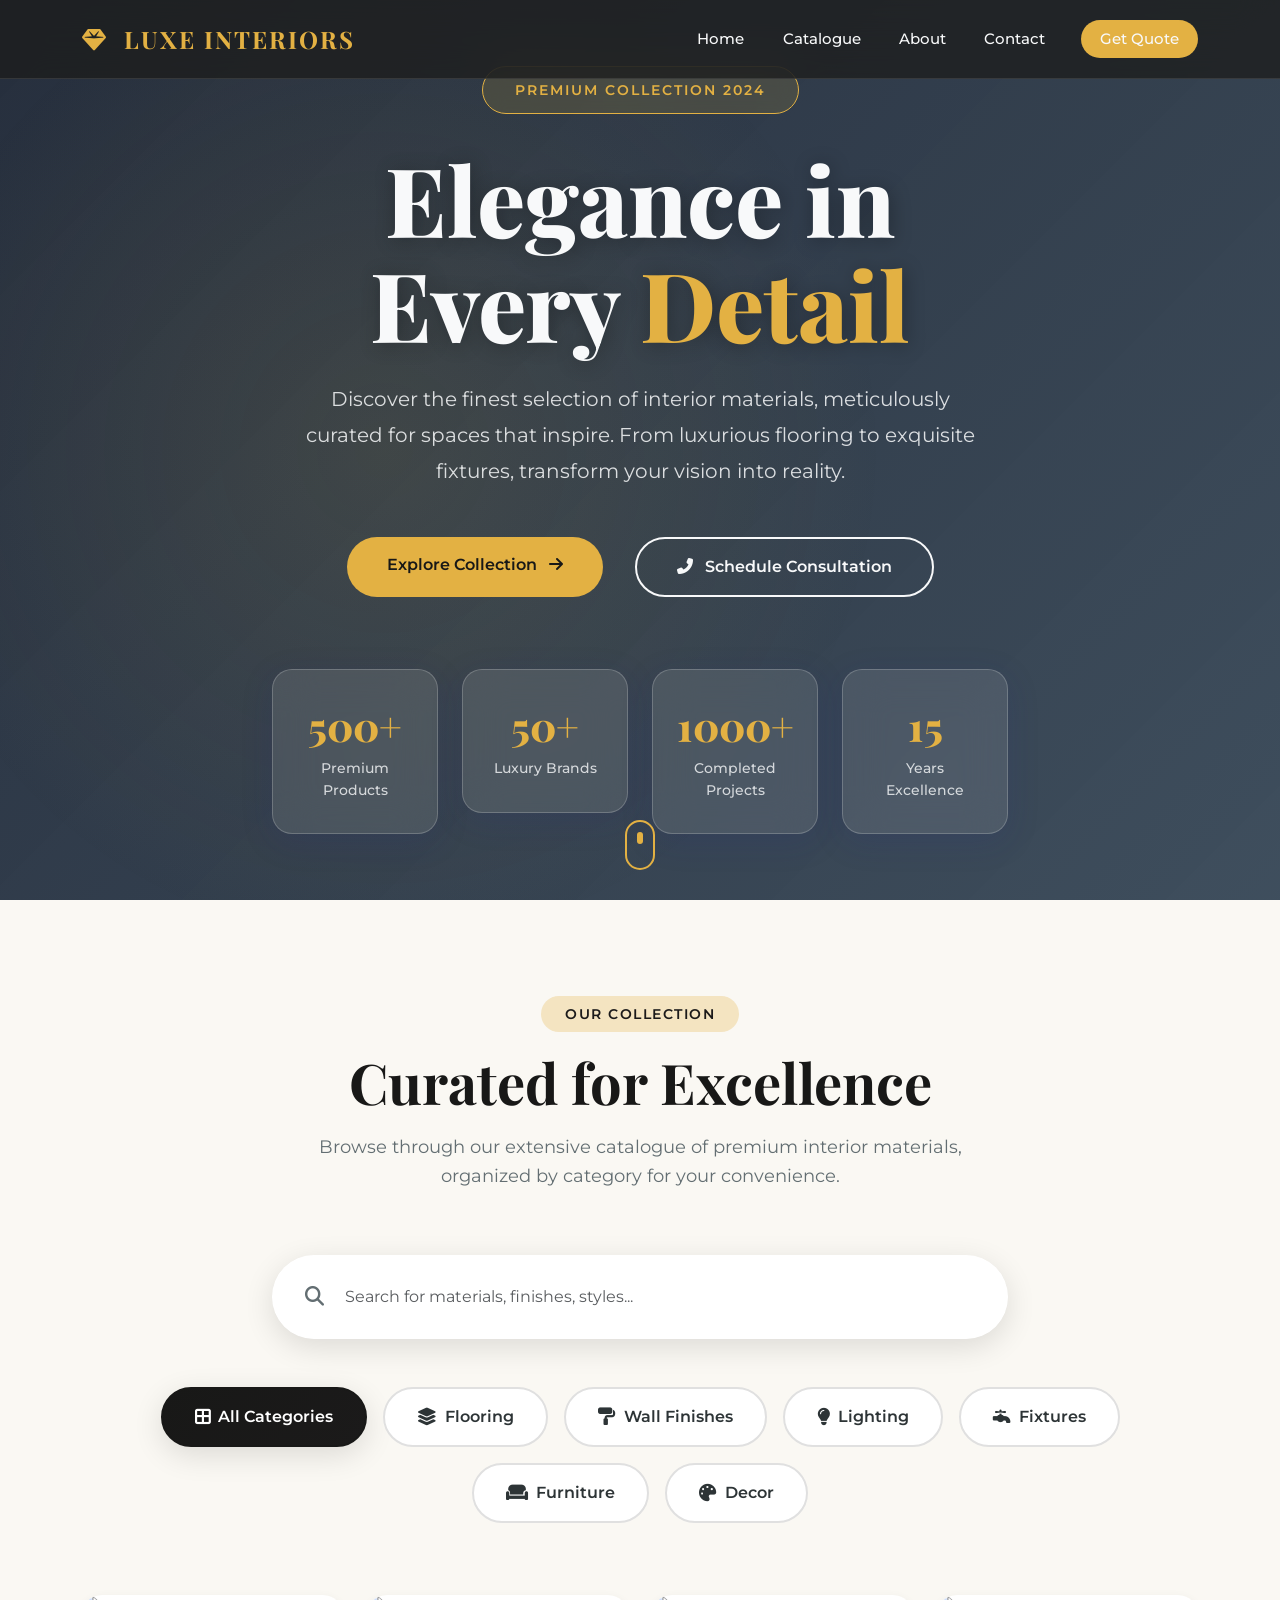
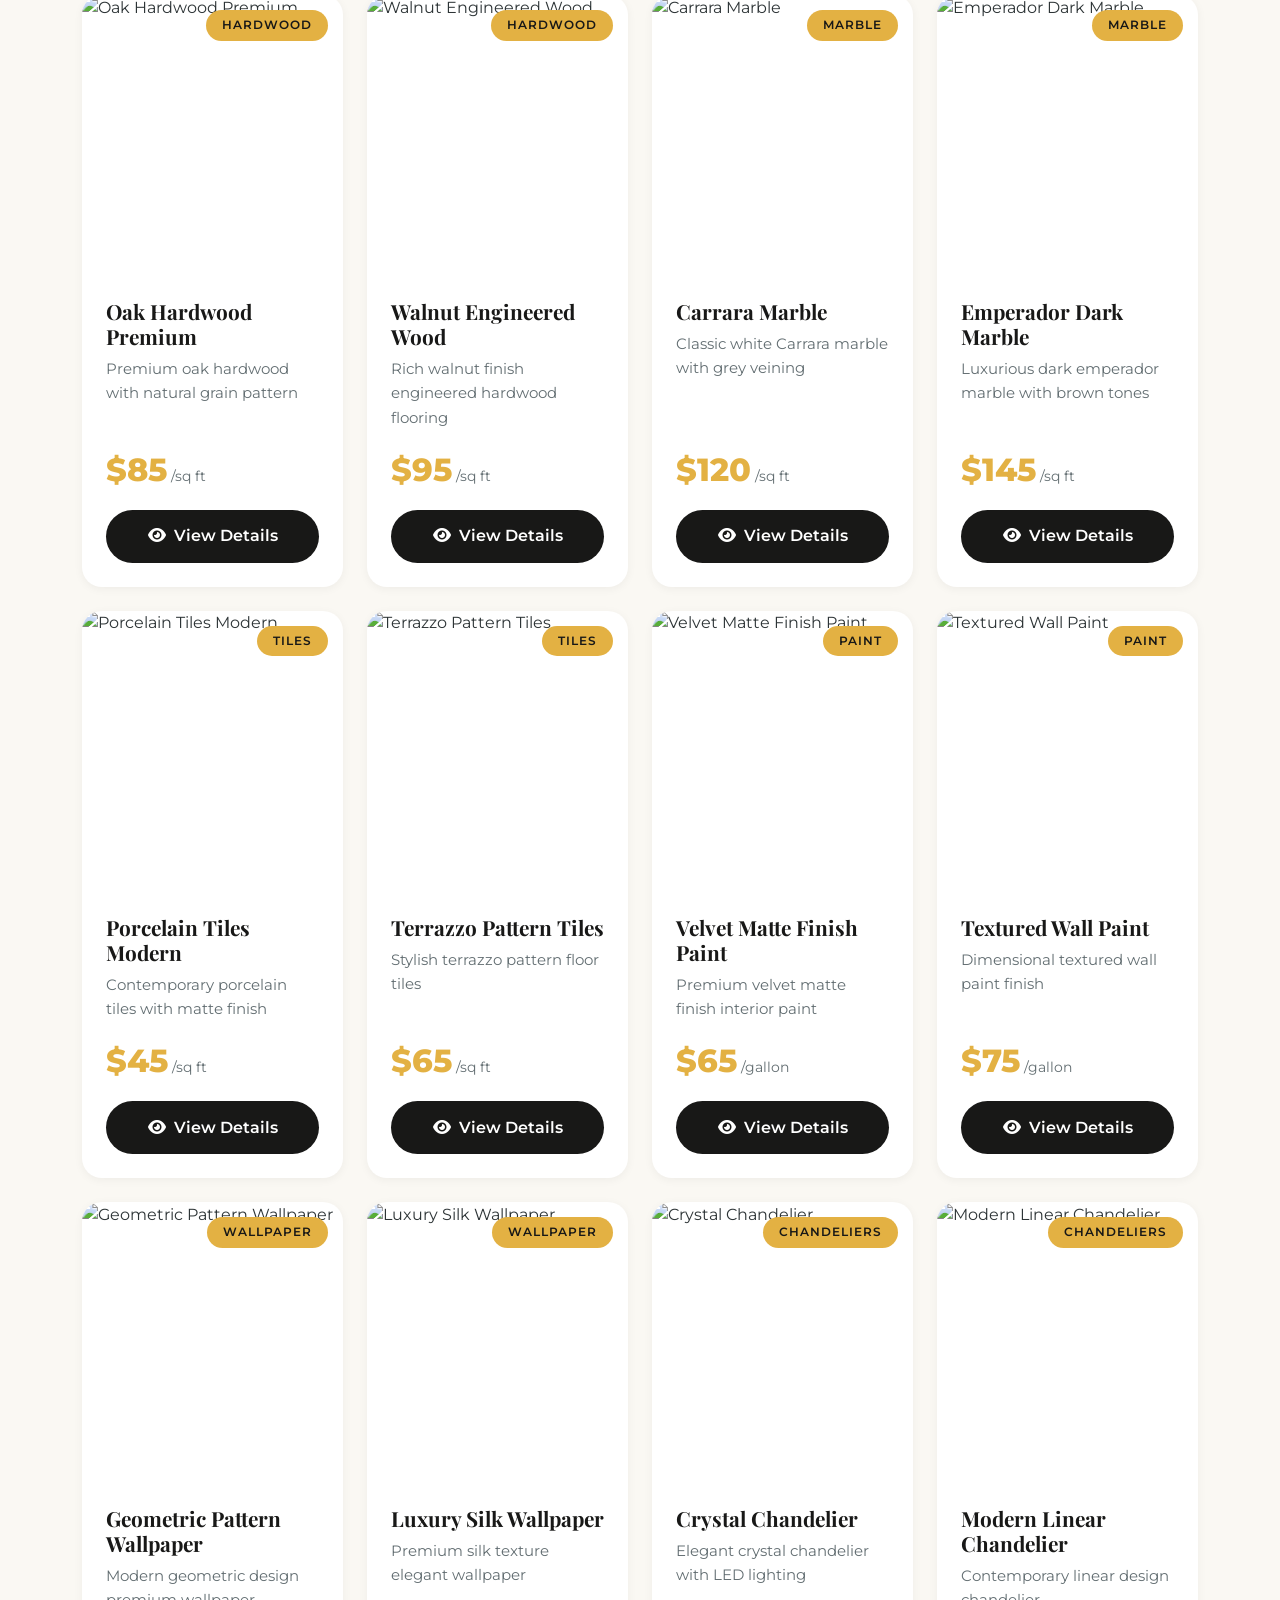
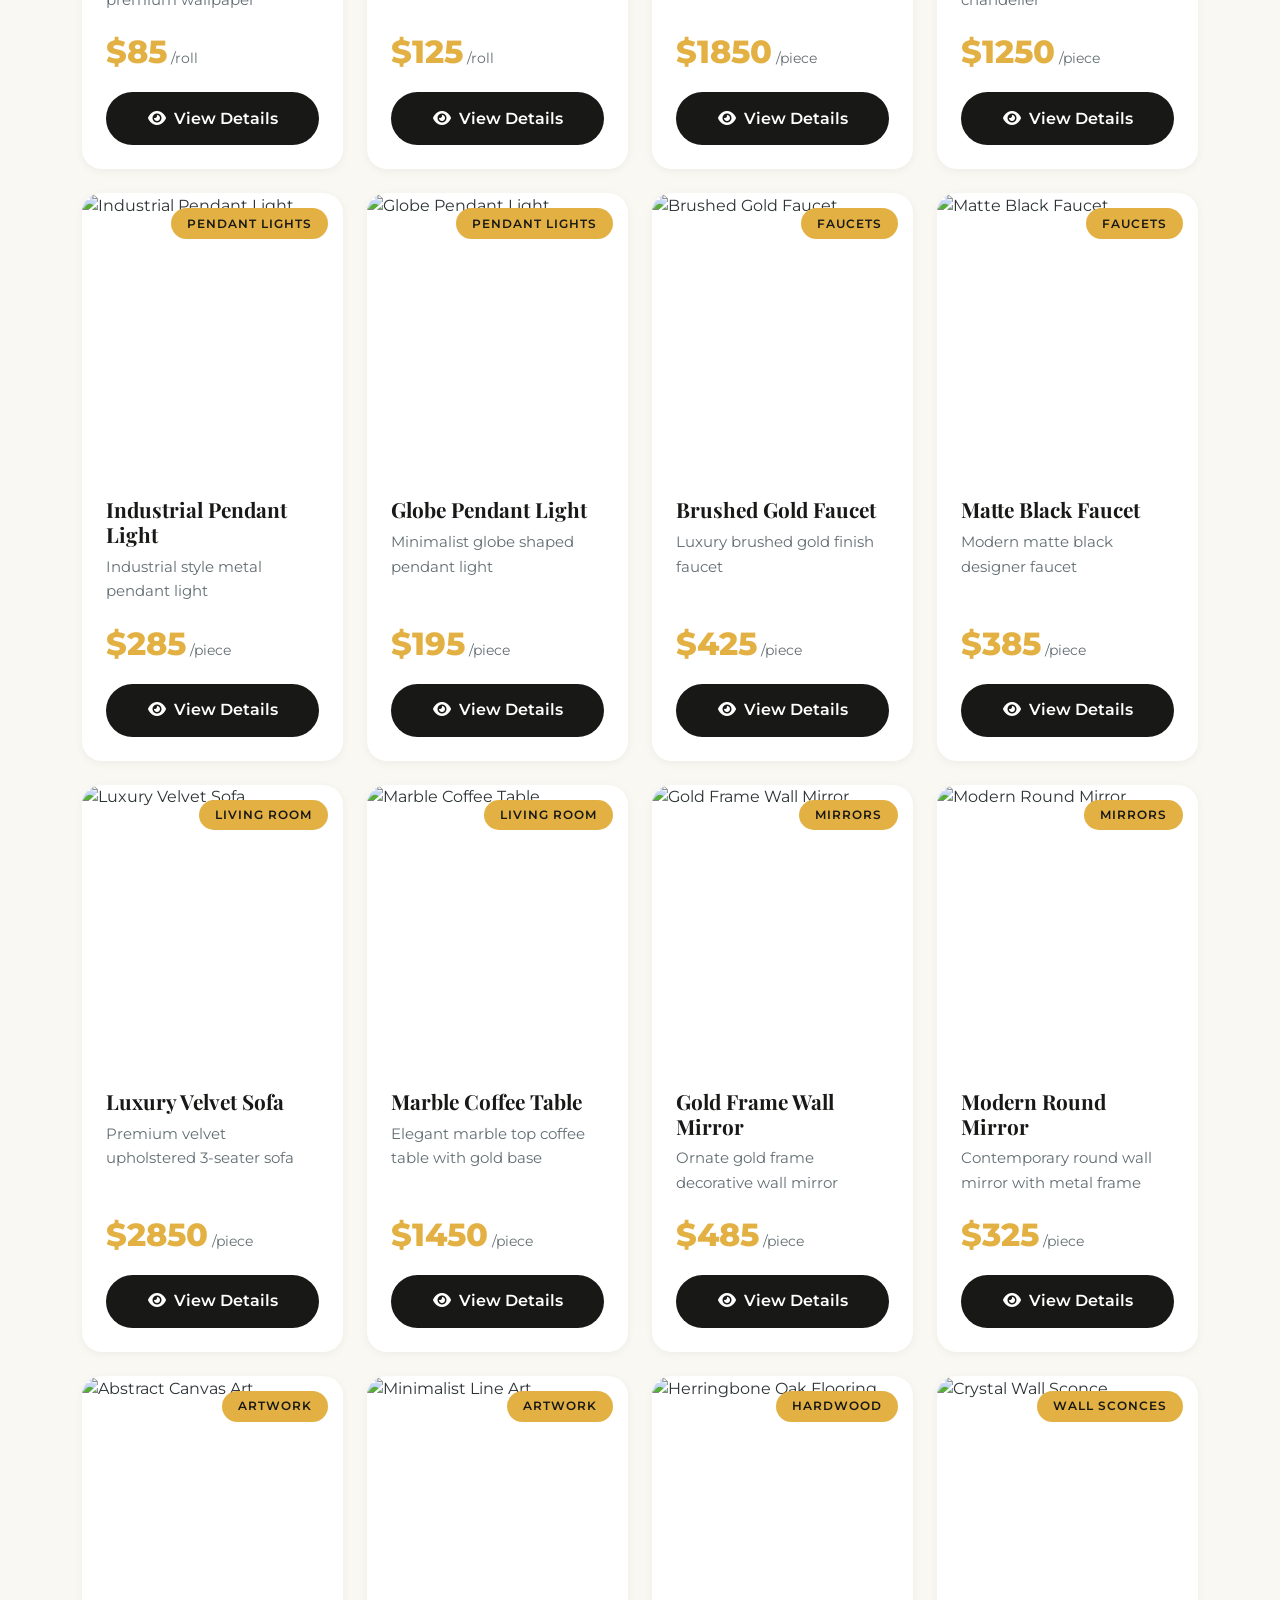
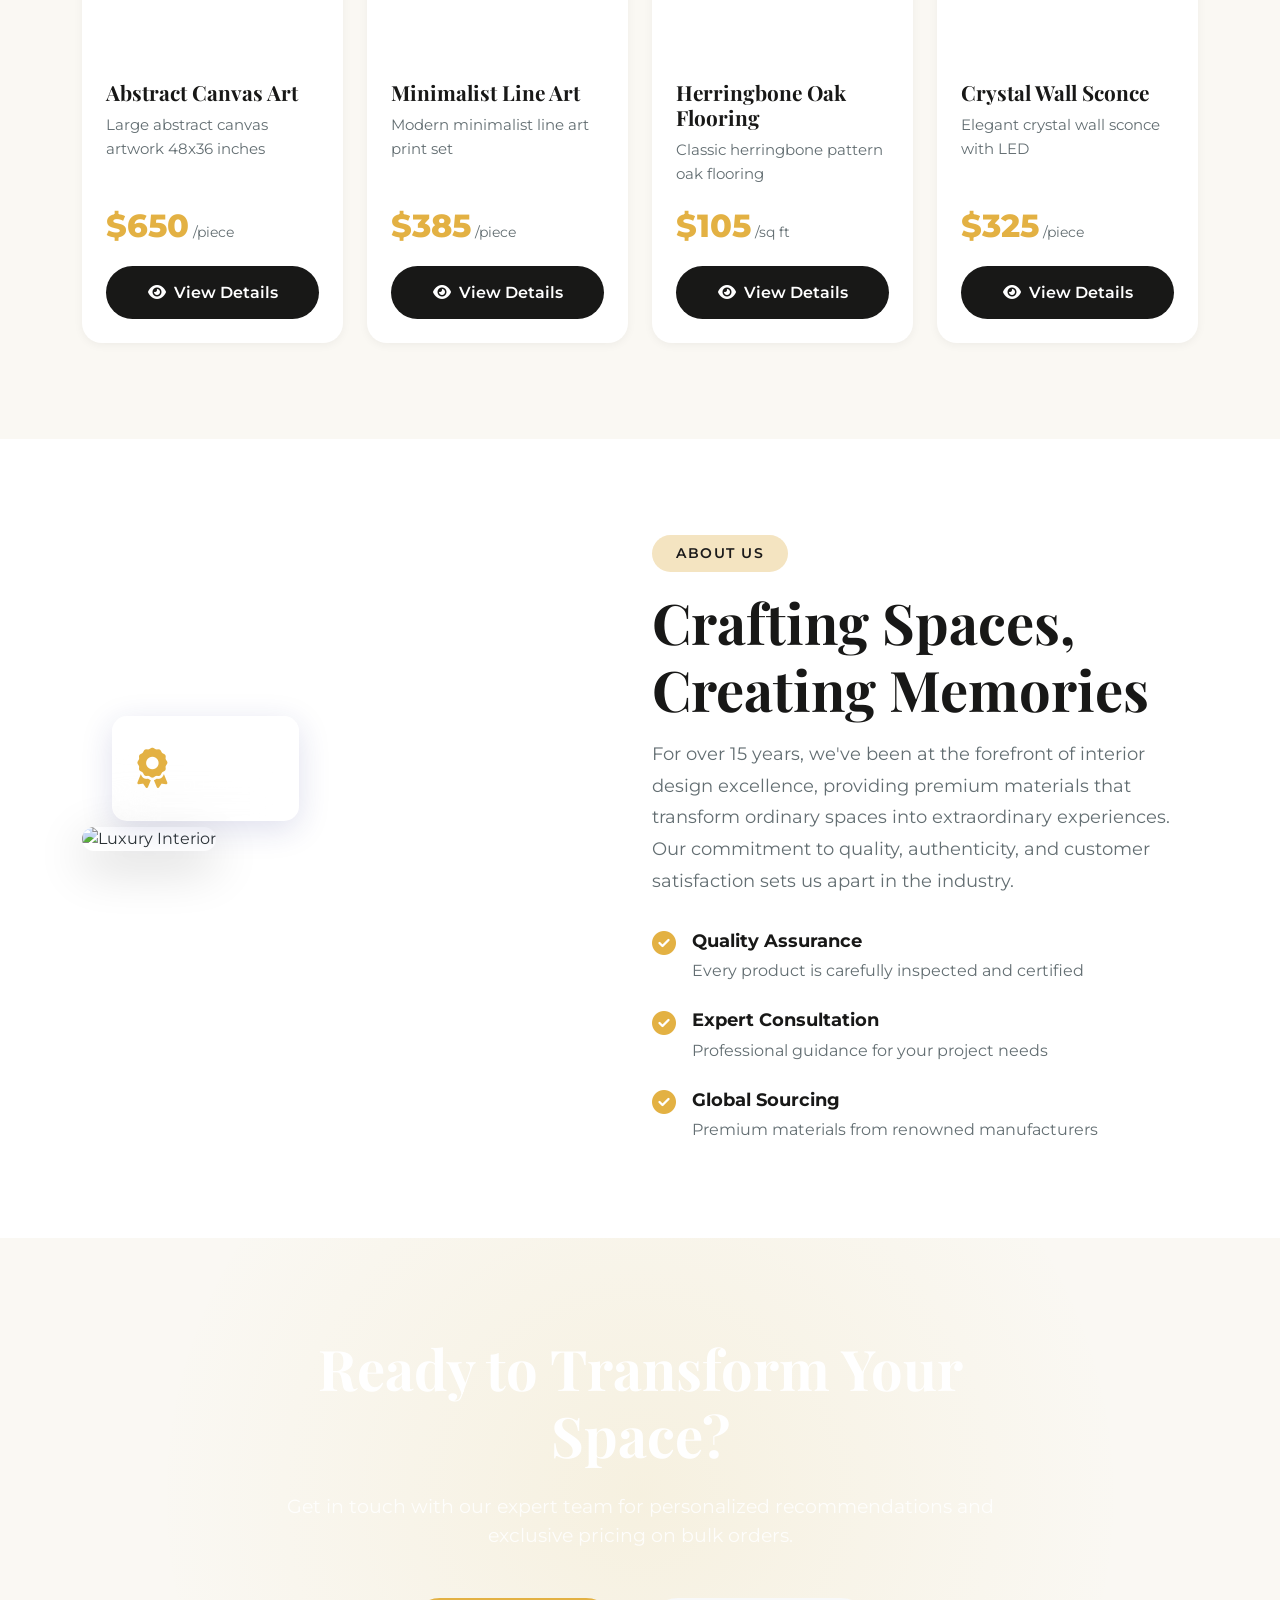
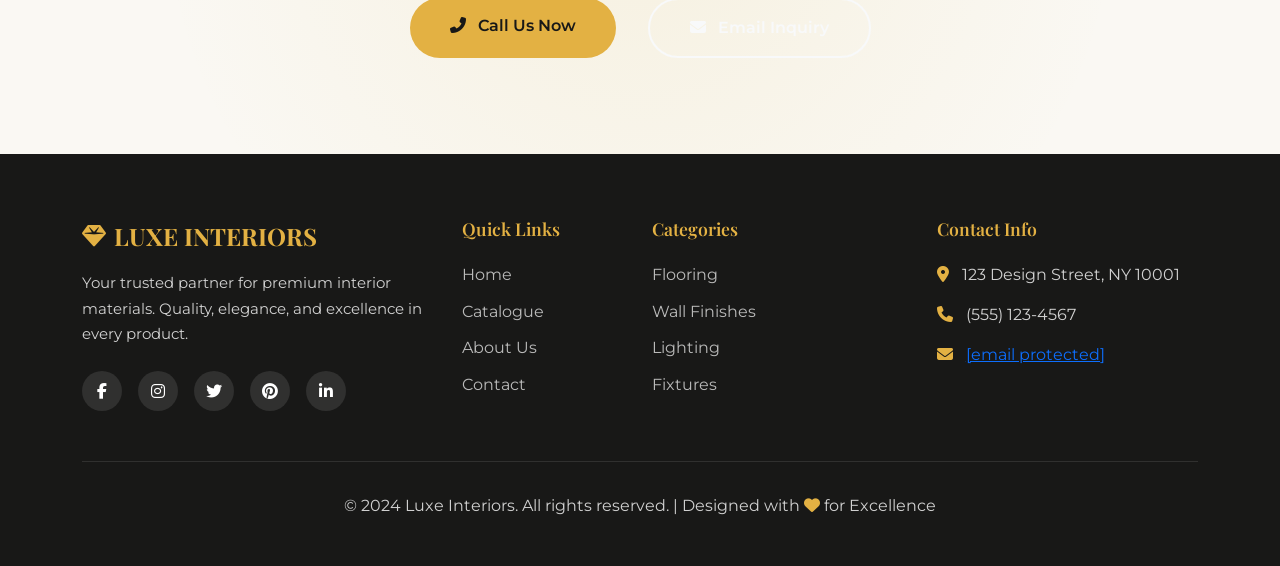
==== index.html @ a7795e35 "first commit" ====
<!DOCTYPE html>
<html lang="en">
<head>
    <meta charset="UTF-8">
    <meta name="viewport" content="width=device-width, initial-scale=1.0">
    <title>Luxe Interiors - Premium Materials Catalogue</title>
    
    <!-- Bootstrap CSS -->
    <link href="https://cdn.jsdelivr.net/npm/bootstrap@5.3.2/dist/css/bootstrap.min.css" rel="stylesheet">
    
    <!-- Google Fonts -->
    <link rel="preconnect" href="https://fonts.googleapis.com">
    <link rel="preconnect" href="https://fonts.gstatic.com" crossorigin>
    <link href="https://fonts.googleapis.com/css2?family=Playfair+Display:wght@400;600;700;800&family=Montserrat:wght@300;400;500;600;700&display=swap" rel="stylesheet">
    
    <!-- Font Awesome -->
    <link rel="stylesheet" href="https://cdnjs.cloudflare.com/ajax/libs/font-awesome/6.5.1/css/all.min.css">
    
    <!-- Custom CSS -->
    <link rel="stylesheet" href="styles.css">
</head>
<body>
    
    <!-- Navigation -->
    <nav class="navbar navbar-expand-lg navbar-dark fixed-top glass-nav">
        <div class="container">
            <a class="navbar-brand brand-elegant" href="#">
                <i class="fas fa-gem me-2"></i>
                <span>LUXE INTERIORS</span>
            </a>
            <button class="navbar-toggler" type="button" data-bs-toggle="collapse" data-bs-target="#navbarNav">
                <span class="navbar-toggler-icon"></span>
            </button>
            <div class="collapse navbar-collapse" id="navbarNav">
                <ul class="navbar-nav ms-auto">
                    <li class="nav-item"><a class="nav-link" href="#home">Home</a></li>
                    <li class="nav-item"><a class="nav-link" href="#catalogue">Catalogue</a></li>
                    <li class="nav-item"><a class="nav-link" href="#about">About</a></li>
                    <li class="nav-item"><a class="nav-link" href="#contact">Contact</a></li>
                    <li class="nav-item"><a class="nav-link btn-quote" href="#contact">Get Quote</a></li>
                </ul>
            </div>
        </div>
    </nav>

    <!-- Hero Section with Parallax -->
    <section id="home" class="hero-section">
        <div class="parallax-bg"></div>
        <div class="hero-overlay"></div>
        <div class="container hero-content">
            <div class="row align-items-center min-vh-100">
                <div class="col-lg-8 mx-auto text-center">
                    <span class="hero-badge" data-aos="fade-down">Premium Collection 2024</span>
                    <h1 class="hero-title" data-aos="fade-up" data-aos-delay="200">
                        Elegance in Every
                        <span class="title-highlight">Detail</span>
                    </h1>
                    <p class="hero-subtitle" data-aos="fade-up" data-aos-delay="400">
                        Discover the finest selection of interior materials, meticulously curated for spaces that inspire. From luxurious flooring to exquisite fixtures, transform your vision into reality.
                    </p>
                    <div class="hero-buttons" data-aos="fade-up" data-aos-delay="600">
                        <a href="#catalogue" class="btn btn-primary-elegant me-3">
                            Explore Collection
                            <i class="fas fa-arrow-right ms-2"></i>
                        </a>
                        <a href="#contact" class="btn btn-outline-elegant">
                            <i class="fas fa-phone-alt me-2"></i>
                            Schedule Consultation
                        </a>
                    </div>
                    
                    <!-- Floating Stats -->
                    <div class="row mt-5 pt-4 stats-row" data-aos="fade-up" data-aos-delay="800">
                        <div class="col-6 col-md-3">
                            <div class="stat-card glass-effect">
                                <h3 class="stat-number">500+</h3>
                                <p class="stat-label">Premium Products</p>
                            </div>
                        </div>
                        <div class="col-6 col-md-3">
                            <div class="stat-card glass-effect">
                                <h3 class="stat-number">50+</h3>
                                <p class="stat-label">Luxury Brands</p>
                            </div>
                        </div>
                        <div class="col-6 col-md-3">
                            <div class="stat-card glass-effect">
                                <h3 class="stat-number">1000+</h3>
                                <p class="stat-label">Completed Projects</p>
                            </div>
                        </div>
                        <div class="col-6 col-md-3">
                            <div class="stat-card glass-effect">
                                <h3 class="stat-number">15</h3>
                                <p class="stat-label">Years Excellence</p>
                            </div>
                        </div>
                    </div>
                </div>
            </div>
        </div>
        
        <!-- Scroll Indicator -->
        <div class="scroll-indicator">
            <div class="mouse"></div>
        </div>
    </section>

    <!-- Catalogue Section -->
    <section id="catalogue" class="catalogue-section">
        <div class="container">
            <!-- Section Header -->
            <div class="row mb-5">
                <div class="col-lg-8 mx-auto text-center">
                    <span class="section-badge">Our Collection</span>
                    <h2 class="section-title">Curated for Excellence</h2>
                    <p class="section-subtitle">Browse through our extensive catalogue of premium interior materials, organized by category for your convenience.</p>
                </div>
            </div>

            <!-- Search Bar -->
            <div class="row mb-5">
                <div class="col-lg-8 mx-auto">
                    <div class="search-box glass-effect">
                        <i class="fas fa-search search-icon"></i>
                        <input type="text" id="searchInput" class="form-control search-input" placeholder="Search for materials, finishes, styles...">
                    </div>
                </div>
            </div>

            <!-- Category Filter -->
            <div class="row mb-5">
                <div class="col-12">
                    <div class="category-filter">
                        <button class="category-btn active" data-category="all">
                            <i class="fas fa-border-all"></i>
                            <span>All Categories</span>
                        </button>
                        <button class="category-btn" data-category="flooring">
                            <i class="fas fa-layer-group"></i>
                            <span>Flooring</span>
                        </button>
                        <button class="category-btn" data-category="wall-finishes">
                            <i class="fas fa-paint-roller"></i>
                            <span>Wall Finishes</span>
                        </button>
                        <button class="category-btn" data-category="lighting">
                            <i class="fas fa-lightbulb"></i>
                            <span>Lighting</span>
                        </button>
                        <button class="category-btn" data-category="fixtures">
                            <i class="fas fa-faucet"></i>
                            <span>Fixtures</span>
                        </button>
                        <button class="category-btn" data-category="furniture">
                            <i class="fas fa-couch"></i>
                            <span>Furniture</span>
                        </button>
                        <button class="category-btn" data-category="decor">
                            <i class="fas fa-palette"></i>
                            <span>Decor</span>
                        </button>
                    </div>
                </div>
            </div>

            <!-- Sub-Category Filter -->
            <div class="row mb-4">
                <div class="col-12">
                    <div id="subCategoryFilter" class="sub-category-filter" style="display: none;">
                        <!-- Sub-categories will be dynamically inserted here -->
                    </div>
                </div>
            </div>

            <!-- Materials Grid -->
            <div class="row g-4" id="materialsGrid">
                <!-- Materials will be dynamically inserted here -->
            </div>

            <!-- No Results Message -->
            <div id="noResults" class="text-center py-5" style="display: none;">
                <i class="fas fa-search fa-3x mb-3 text-muted"></i>
                <h4>No materials found</h4>
                <p class="text-muted">Try adjusting your search or filters</p>
            </div>
        </div>
    </section>

    <!-- About Section -->
    <section id="about" class="about-section">
        <div class="container">
            <div class="row align-items-center">
                <div class="col-lg-6 mb-4 mb-lg-0">
                    <div class="about-image-wrapper">
                        <img src="https://images.unsplash.com/photo-1618221195710-dd6b41faaea6?w=800" alt="Luxury Interior" class="img-fluid rounded-elegant">
                        <div class="about-badge glass-effect">
                            <i class="fas fa-award"></i>
                            <div>
                                <strong>15 Years</strong>
                                <span>of Excellence</span>
                            </div>
                        </div>
                    </div>
                </div>
                <div class="col-lg-6">
                    <span class="section-badge">About Us</span>
                    <h2 class="section-title">Crafting Spaces, Creating Memories</h2>
                    <p class="about-text">
                        For over 15 years, we've been at the forefront of interior design excellence, providing premium materials that transform ordinary spaces into extraordinary experiences. Our commitment to quality, authenticity, and customer satisfaction sets us apart in the industry.
                    </p>
                    <div class="about-features">
                        <div class="feature-item">
                            <i class="fas fa-check-circle"></i>
                            <div>
                                <strong>Quality Assurance</strong>
                                <p>Every product is carefully inspected and certified</p>
                            </div>
                        </div>
                        <div class="feature-item">
                            <i class="fas fa-check-circle"></i>
                            <div>
                                <strong>Expert Consultation</strong>
                                <p>Professional guidance for your project needs</p>
                            </div>
                        </div>
                        <div class="feature-item">
                            <i class="fas fa-check-circle"></i>
                            <div>
                                <strong>Global Sourcing</strong>
                                <p>Premium materials from renowned manufacturers</p>
                            </div>
                        </div>
                    </div>
                </div>
            </div>
        </div>
    </section>

    <!-- CTA Section -->
    <section id="contact" class="cta-section">
        <div class="cta-overlay"></div>
        <div class="container position-relative">
            <div class="row">
                <div class="col-lg-8 mx-auto text-center">
                    <h2 class="cta-title">Ready to Transform Your Space?</h2>
                    <p class="cta-subtitle">Get in touch with our expert team for personalized recommendations and exclusive pricing on bulk orders.</p>
                    <div class="cta-buttons">
                        <a href="tel:+15551234567" class="btn btn-primary-elegant me-3">
                            <i class="fas fa-phone-alt me-2"></i>
                            Call Us Now
                        </a>
                        <a href="/cdn-cgi/l/email-protection#f990979f96b9958c819c90978d9c8b90968b8ad79a9694" class="btn btn-outline-light-elegant">
                            <i class="fas fa-envelope me-2"></i>
                            Email Inquiry
                        </a>
                    </div>
                </div>
            </div>
        </div>
    </section>

    <!-- Footer -->
    <footer class="footer">
        <div class="container">
            <div class="row">
                <div class="col-lg-4 mb-4 mb-lg-0">
                    <div class="footer-brand">
                        <i class="fas fa-gem me-2"></i>
                        <span>LUXE INTERIORS</span>
                    </div>
                    <p class="footer-text">Your trusted partner for premium interior materials. Quality, elegance, and excellence in every product.</p>
                    <div class="social-links">
                        <a href="#"><i class="fab fa-facebook-f"></i></a>
                        <a href="#"><i class="fab fa-instagram"></i></a>
                        <a href="#"><i class="fab fa-twitter"></i></a>
                        <a href="#"><i class="fab fa-pinterest"></i></a>
                        <a href="#"><i class="fab fa-linkedin-in"></i></a>
                    </div>
                </div>
                <div class="col-lg-2 col-6 mb-4 mb-lg-0">
                    <h5 class="footer-title">Quick Links</h5>
                    <ul class="footer-links">
                        <li><a href="#home">Home</a></li>
                        <li><a href="#catalogue">Catalogue</a></li>
                        <li><a href="#about">About Us</a></li>
                        <li><a href="#contact">Contact</a></li>
                    </ul>
                </div>
                <div class="col-lg-3 col-6 mb-4 mb-lg-0">
                    <h5 class="footer-title">Categories</h5>
                    <ul class="footer-links">
                        <li><a href="#">Flooring</a></li>
                        <li><a href="#">Wall Finishes</a></li>
                        <li><a href="#">Lighting</a></li>
                        <li><a href="#">Fixtures</a></li>
                    </ul>
                </div>
                <div class="col-lg-3">
                    <h5 class="footer-title">Contact Info</h5>
                    <ul class="footer-contact">
                        <li><i class="fas fa-map-marker-alt"></i> 123 Design Street, NY 10001</li>
                        <li><i class="fas fa-phone"></i> (555) 123-4567</li>
                        <li><i class="fas fa-envelope"></i> <a href="/cdn-cgi/l/email-protection" class="__cf_email__" data-cfemail="b5dcdbd3daf5d9c0cdd0dcdbc1d0c7dcdac7c69bd6dad8">[email&#160;protected]</a></li>
                    </ul>
                </div>
            </div>
            <div class="footer-bottom">
                <p>&copy; 2024 Luxe Interiors. All rights reserved. | Designed with <i class="fas fa-heart"></i> for Excellence</p>
            </div>
        </div>
    </footer>

    <!-- Back to Top Button -->
    <button id="backToTop" class="back-to-top">
        <i class="fas fa-arrow-up"></i>
    </button>

    <!-- Bootstrap JS -->
    <script data-cfasync="false" src="/cdn-cgi/scripts/5c5dd728/cloudflare-static/email-decode.min.js"></script><script src="https://cdn.jsdelivr.net/npm/bootstrap@5.3.2/dist/js/bootstrap.bundle.min.js"></script>
    
    <!-- Custom JS -->
    <script src="script.js"></script>
</body>
</html>
---- styles.css ----
/* ===================================
   ROOT VARIABLES & RESET
   =================================== */
:root {
    --primary-gold: #e3b143;
    --primary-dark: #181817;
    --primary-navy: #1b1a1a;
    --accent-gold: #F4E4C1;
    --text-light: #f8f9fa;
    --text-dark: #2d3436;
    --text-muted: #636e72;
    --bg-cream: #FAF8F3;
    --shadow-sm: 0 2px 10px rgba(0,0,0,0.05);
    --shadow-md: 0 8px 30px rgba(0,0,0,0.12);
    --shadow-lg: 0 15px 50px rgba(0,0,0,0.2);
}

* {
    margin: 0;
    padding: 0;
    box-sizing: border-box;
}

html {
    scroll-behavior: smooth;
    overflow-x: hidden;
}

body {
    font-family: 'Montserrat', sans-serif;
    color: var(--text-dark);
    background-color: var(--bg-cream);
    overflow-x: hidden;
}

h1, h2, h3, h4, h5, h6 {
    font-family: 'Playfair Display', serif;
}

/* ===================================
   GLASS MORPHISM EFFECT
   =================================== */
.glass-effect {
    background: rgba(255, 255, 255, 0.1);
    backdrop-filter: blur(20px);
    -webkit-backdrop-filter: blur(20px);
    border: 1px solid rgba(255, 255, 255, 0.2);
    box-shadow: 0 8px 32px 0 rgba(31, 38, 135, 0.15);
}

/* ===================================
   NAVIGATION
   =================================== */
.glass-nav {
    background: rgba(29, 28, 27, 0.75);
    backdrop-filter: blur(20px);
    -webkit-backdrop-filter: blur(20px);
    border-bottom: 1px solid rgba(255, 255, 255, 0.1);
    padding: 1rem 0;
    transition: all 0.3s ease;
}

.glass-nav.scrolled {
    background: rgba(29, 28, 27, 0.95);
    box-shadow: var(--shadow-md);
}

.brand-elegant {
    font-family: 'Playfair Display', serif;
    font-size: 1.5rem;
    font-weight: 700;
    letter-spacing: 2px;
    color: var(--primary-gold) !important;
    transition: all 0.3s ease;
}

.brand-elegant i {
    color: var(--primary-gold);
}

.brand-elegant:hover {
    transform: scale(1.05);
}

.navbar-nav .nav-link {
    color: var(--text-light) !important;
    font-weight: 500;
    font-size: 0.95rem;
    padding: 0.5rem 1.2rem !important;
    transition: all 0.3s ease;
    position: relative;
}

.navbar-nav .nav-link::after {
    content: '';
    position: absolute;
    bottom: 0;
    left: 50%;
    width: 0;
    height: 2px;
    background: var(--primary-gold);
    transition: all 0.3s ease;
    transform: translateX(-50%);
}

.navbar-nav .nav-link:hover::after {
    width: 60%;
}

.btn-quote {
    background: var(--primary-gold);
    color: var(--primary-dark) !important;
    border-radius: 50px;
    padding: 0.6rem 1.5rem !important;
    margin-left: 1rem;
}

.btn-quote::after {
    display: none;
}

.btn-quote:hover {
    background: var(--accent-gold);
    transform: translateY(-2px);
    box-shadow: 0 5px 20px rgba(212, 175, 55, 0.3);
}

/* ===================================
   HERO SECTION WITH PARALLAX
   =================================== */
.hero-section {
    position: relative;
    min-height: 100vh;
    display: flex;
    align-items: center;
    overflow: hidden;
}

.parallax-bg {
    position: absolute;
    top: 0;
    left: 0;
    width: 100%;
    height: 120%;
    background: 
        linear-gradient(135deg, rgba(26, 35, 50, 0.95) 0%, rgba(44, 62, 80, 0.9) 100%),
        url('https://images.unsplash.com/photo-1600210492486-724fe5c67fb0?w=1920') center/cover no-repeat;
    transform: translateZ(0);
    will-change: transform;
}

.hero-overlay {
    position: absolute;
    top: 0;
    left: 0;
    width: 100%;
    height: 100%;
    background: radial-gradient(circle at 30% 50%, rgba(212, 175, 55, 0.1) 0%, transparent 50%);
}

.hero-content {
    position: relative;
    z-index: 2;
}

.hero-badge {
    display: inline-block;
    padding: 0.8rem 2rem;
    background: rgba(212, 175, 55, 0.15);
    border: 1px solid var(--primary-gold);
    color: var(--primary-gold);
    border-radius: 50px;
    font-size: 0.85rem;
    font-weight: 600;
    letter-spacing: 2px;
    text-transform: uppercase;
    margin-bottom: 2rem;
    backdrop-filter: blur(10px);
}

.hero-title {
    font-size: clamp(3rem, 8vw, 6rem);
    font-weight: 800;
    color: var(--text-light);
    line-height: 1.1;
    margin-bottom: 1.5rem;
    text-shadow: 2px 2px 20px rgba(0,0,0,0.3);
}

.title-highlight {
    color: var(--primary-gold);
    position: relative;
    display: inline-block;
}

.hero-subtitle {
    font-size: 1.25rem;
    color: rgba(248, 249, 250, 0.85);
    line-height: 1.8;
    margin-bottom: 3rem;
    max-width: 700px;
    margin-left: auto;
    margin-right: auto;
}

.hero-buttons {
    display: flex;
    gap: 1rem;
    justify-content: center;
    flex-wrap: wrap;
}

/* ===================================
   ELEGANT BUTTONS
   =================================== */
.btn-primary-elegant {
    background: var(--primary-gold);
    color: var(--primary-dark);
    padding: 1rem 2.5rem;
    border-radius: 50px;
    font-weight: 600;
    font-size: 1rem;
    border: none;
    transition: all 0.4s cubic-bezier(0.4, 0, 0.2, 1);
    position: relative;
    overflow: hidden;
    text-decoration: none;
    display: inline-block;
}

.btn-primary-elegant::before {
    content: '';
    position: absolute;
    top: 0;
    left: -100%;
    width: 100%;
    height: 100%;
    background: linear-gradient(90deg, transparent, rgba(255,255,255,0.3), transparent);
    transition: left 0.5s ease;
}

.btn-primary-elegant:hover::before {
    left: 100%;
}

.btn-primary-elegant:hover {
    transform: translateY(-3px);
    box-shadow: 0 10px 30px rgba(212, 175, 55, 0.4);
    color: var(--primary-dark);
}

.btn-outline-elegant {
    background: transparent;
    color: var(--text-light);
    padding: 1rem 2.5rem;
    border: 2px solid var(--text-light);
    border-radius: 50px;
    font-weight: 600;
    font-size: 1rem;
    transition: all 0.3s ease;
    text-decoration: none;
    display: inline-block;
}

.btn-outline-elegant:hover {
    background: var(--text-light);
    color: var(--primary-dark);
    transform: translateY(-3px);
    box-shadow: 0 10px 30px rgba(255,255,255,0.2);
}

.btn-outline-light-elegant {
    background: transparent;
    color: var(--text-light);
    padding: 1rem 2.5rem;
    border: 2px solid var(--text-light);
    border-radius: 50px;
    font-weight: 600;
    transition: all 0.3s ease;
    text-decoration: none;
    display: inline-block;
}

.btn-outline-light-elegant:hover {
    background: var(--text-light);
    color: var(--primary-dark);
}

/* ===================================
   STATS CARDS
   =================================== */
.stats-row {
    margin-top: 4rem;
}

.stat-card {
    padding: 2rem 1.5rem;
    border-radius: 20px;
    text-align: center;
    transition: all 0.3s ease;
}

.stat-card:hover {
    transform: translateY(-10px);
    box-shadow: 0 15px 40px rgba(212, 175, 55, 0.2);
}

.stat-number {
    font-size: 2.5rem;
    font-weight: 800;
    color: var(--primary-gold);
    margin-bottom: 0.5rem;
}

.stat-label {
    font-size: 0.9rem;
    color: rgba(248, 249, 250, 0.8);
    margin: 0;
    font-weight: 500;
}

/* ===================================
   SCROLL INDICATOR
   =================================== */
.scroll-indicator {
    position: absolute;
    bottom: 30px;
    left: 50%;
    transform: translateX(-50%);
    z-index: 3;
}

.mouse {
    width: 30px;
    height: 50px;
    border: 2px solid var(--primary-gold);
    border-radius: 30px;
    position: relative;
}

.mouse::before {
    content: '';
    width: 6px;
    height: 12px;
    background: var(--primary-gold);
    border-radius: 3px;
    position: absolute;
    top: 10px;
    left: 50%;
    transform: translateX(-50%);
    animation: scroll 2s infinite;
}

@keyframes scroll {
    0%, 100% { top: 10px; opacity: 1; }
    50% { top: 25px; opacity: 0.5; }
}

/* ===================================
   CATALOGUE SECTION
   =================================== */
.catalogue-section {
    padding: 6rem 0;
    background: var(--bg-cream);
}

.section-badge {
    display: inline-block;
    padding: 0.5rem 1.5rem;
    background: var(--accent-gold);
    color: var(--primary-navy);
    border-radius: 50px;
    font-size: 0.85rem;
    font-weight: 600;
    letter-spacing: 1.5px;
    text-transform: uppercase;
    margin-bottom: 1rem;
}

.section-title {
    font-size: clamp(2rem, 5vw, 3.5rem);
    font-weight: 700;
    color: var(--primary-dark);
    margin-bottom: 1rem;
}

.section-subtitle {
    font-size: 1.1rem;
    color: var(--text-muted);
    line-height: 1.7;
}

/* ===================================
   SEARCH BOX
   =================================== */
.search-box {
    position: relative;
    padding: 1rem;
    border-radius: 50px;
    background: white;
    box-shadow: var(--shadow-md);
}

.search-icon {
    position: absolute;
    left: 2rem;
    top: 50%;
    transform: translateY(-50%);
    color: var(--text-muted);
    font-size: 1.2rem;
}

.search-input {
    border: none;
    padding: 0.8rem 1rem 0.8rem 3.5rem;
    font-size: 1rem;
    background: transparent;
}

.search-input:focus {
    outline: none;
    box-shadow: none;
}

/* ===================================
   CATEGORY FILTER
   =================================== */
.category-filter {
    display: flex;
    flex-wrap: wrap;
    gap: 1rem;
    justify-content: center;
}

.category-btn {
    background: white;
    border: 2px solid #e0e0e0;
    padding: 1rem 2rem;
    border-radius: 50px;
    font-weight: 600;
    color: var(--text-dark);
    transition: all 0.3s ease;
    display: flex;
    align-items: center;
    gap: 0.5rem;
    cursor: pointer;
}

.category-btn i {
    font-size: 1.1rem;
}

.category-btn:hover {
    transform: translateY(-3px);
    box-shadow: var(--shadow-md);
    border-color: var(--primary-gold);
}

.category-btn.active {
    background: linear-gradient(135deg, var(--primary-dark) 0%, var(--primary-navy) 100%);
    color: white;
    border-color: var(--primary-dark);
    box-shadow: var(--shadow-md);
}

/* ===================================
   SUB-CATEGORY FILTER
   =================================== */
.sub-category-filter {
    display: flex;
    flex-wrap: wrap;
    gap: 0.8rem;
    justify-content: center;
    animation: fadeIn 0.5s ease;
}

.sub-category-btn {
    background: var(--accent-gold);
    border: 1px solid var(--primary-gold);
    padding: 0.6rem 1.5rem;
    border-radius: 50px;
    font-weight: 500;
    font-size: 0.9rem;
    color: var(--primary-dark);
    transition: all 0.3s ease;
    cursor: pointer;
}

.sub-category-btn:hover {
    background: var(--primary-gold);
    transform: translateY(-2px);
}

.sub-category-btn.active {
    background: var(--primary-gold);
    font-weight: 600;
}

@keyframes fadeIn {
    from { opacity: 0; transform: translateY(-10px); }
    to { opacity: 1; transform: translateY(0); }
}

/* ===================================
   MATERIAL CARDS
   =================================== */
.material-card {
    background: white;
    border-radius: 20px;
    overflow: hidden;
    box-shadow: var(--shadow-sm);
    transition: all 0.4s cubic-bezier(0.4, 0, 0.2, 1);
    height: 100%;
    display: flex;
    flex-direction: column;
}

.material-card:hover {
    transform: translateY(-10px);
    box-shadow: var(--shadow-lg);
}

.material-image {
    position: relative;
    overflow: hidden;
    height: 280px;
}

.material-image img {
    width: 100%;
    height: 100%;
    object-fit: cover;
    transition: transform 0.6s cubic-bezier(0.4, 0, 0.2, 1);
}

.material-card:hover .material-image img {
    transform: scale(1.15);
}

.material-overlay {
    position: absolute;
    top: 0;
    left: 0;
    width: 100%;
    height: 100%;
    background: linear-gradient(to top, rgba(0,0,0,0.7) 0%, transparent 50%);
    opacity: 0;
    transition: opacity 0.4s ease;
}

.material-card:hover .material-overlay {
    opacity: 1;
}

.material-category-badge {
    position: absolute;
    top: 15px;
    right: 15px;
    background: var(--primary-gold);
    color: var(--primary-dark);
    padding: 0.4rem 1rem;
    border-radius: 50px;
    font-size: 0.75rem;
    font-weight: 600;
    text-transform: uppercase;
    letter-spacing: 1px;
}

.material-body {
    padding: 1.5rem;
    flex-grow: 1;
    display: flex;
    flex-direction: column;
}

.material-name {
    font-size: 1.3rem;
    font-weight: 700;
    color: var(--primary-dark);
    margin-bottom: 0.5rem;
    font-family: 'Playfair Display', serif;
}

.material-description {
    font-size: 0.95rem;
    color: var(--text-muted);
    margin-bottom: 1rem;
    line-height: 1.6;
    flex-grow: 1;
}

.material-price-row {
    display: flex;
    justify-content: space-between;
    align-items: center;
    margin-bottom: 1rem;
}

.material-price {
    font-size: 2rem;
    font-weight: 800;
    color: var(--primary-gold);
}

.material-unit {
    font-size: 0.9rem;
    color: var(--text-muted);
}

.material-btn {
    width: 100%;
    background: var(--primary-dark);
    color: white;
    padding: 0.9rem;
    border: none;
    border-radius: 50px;
    font-weight: 600;
    transition: all 0.3s ease;
    cursor: pointer;
}

.material-btn:hover {
    background: var(--primary-navy);
    transform: translateY(-2px);
    box-shadow: 0 5px 20px rgba(26, 35, 50, 0.3);
}

/* ===================================
   ABOUT SECTION
   =================================== */
.about-section {
    padding: 6rem 0;
    background: white;
}

.about-image-wrapper {
    position: relative;
}

.rounded-elegant {
    border-radius: 20px;
    box-shadow: var(--shadow-lg);
}

.about-badge {
    position: absolute;
    bottom: 30px;
    left: 30px;
    padding: 1.5rem;
    border-radius: 15px;
    display: flex;
    align-items: center;
    gap: 1rem;
    color: white;
}

.about-badge i {
    font-size: 2.5rem;
    color: var(--primary-gold);
}

.about-badge strong {
    font-size: 1.3rem;
    display: block;
}

.about-badge span {
    font-size: 0.9rem;
    opacity: 0.9;
}

.about-text {
    font-size: 1.1rem;
    line-height: 1.8;
    color: var(--text-muted);
    margin-bottom: 2rem;
}

.about-features {
    display: flex;
    flex-direction: column;
    gap: 1.5rem;
}

.feature-item {
    display: flex;
    gap: 1rem;
    align-items: flex-start;
}

.feature-item i {
    font-size: 1.5rem;
    color: var(--primary-gold);
    margin-top: 0.2rem;
}

.feature-item strong {
    display: block;
    font-size: 1.1rem;
    color: var(--primary-dark);
    margin-bottom: 0.3rem;
}

.feature-item p {
    margin: 0;
    color: var(--text-muted);
}

/* ===================================
   CTA SECTION
   =================================== */
.cta-section {
    padding: 6rem 0;
    background: linear-gradient(135deg, rgb(26 26 26 / 95%) 0%, rgb(26 26 26 / 95%) 100%), url(https://images.unsplash.com/photo-1600607687920-4e2a09cf159d?w=1920) center / cover no-repeat;
    position: relative;
    background-attachment: fixed;
}

.cta-overlay {
    position: absolute;
    top: 0;
    left: 0;
    width: 100%;
    height: 100%;
    background: radial-gradient(circle at 50% 50%, rgba(212, 175, 55, 0.1) 0%, transparent 70%);
}

.cta-title {
    font-size: clamp(2rem, 5vw, 3.5rem);
    font-weight: 700;
    color: white;
    margin-bottom: 1.5rem;
}

.cta-subtitle {
    font-size: 1.2rem;
    color: rgba(255, 255, 255, 0.85);
    margin-bottom: 3rem;
}

.cta-buttons {
    display: flex;
    gap: 1rem;
    justify-content: center;
    flex-wrap: wrap;
}

/* ===================================
   FOOTER
   =================================== */
.footer {
    background: var(--primary-dark);
    color: rgba(255, 255, 255, 0.8);
    padding: 4rem 0 2rem;
}

.footer-brand {
    font-family: 'Playfair Display', serif;
    font-size: 1.5rem;
    font-weight: 700;
    color: var(--primary-gold);
    margin-bottom: 1rem;
    display: flex;
    align-items: center;
}

.footer-text {
    font-size: 0.95rem;
    line-height: 1.7;
    margin-bottom: 1.5rem;
}

.social-links {
    display: flex;
    gap: 1rem;
}

.social-links a {
    width: 40px;
    height: 40px;
    background: rgba(255, 255, 255, 0.1);
    border-radius: 50%;
    display: flex;
    align-items: center;
    justify-content: center;
    color: white;
    text-decoration: none;
    transition: all 0.3s ease;
}

.social-links a:hover {
    background: var(--primary-gold);
    color: var(--primary-dark);
    transform: translateY(-3px);
}

.footer-title {
    font-size: 1.1rem;
    font-weight: 600;
    color: var(--primary-gold);
    margin-bottom: 1.5rem;
}

.footer-links {
    list-style: none;
    padding: 0;
}

.footer-links li {
    margin-bottom: 0.8rem;
}

.footer-links a {
    color: rgba(255, 255, 255, 0.7);
    text-decoration: none;
    transition: all 0.3s ease;
}

.footer-links a:hover {
    color: var(--primary-gold);
    padding-left: 5px;
}

.footer-contact {
    list-style: none;
    padding: 0;
}

.footer-contact li {
    margin-bottom: 1rem;
    display: flex;
    align-items: flex-start;
    gap: 0.8rem;
}

.footer-contact i {
    color: var(--primary-gold);
    margin-top: 0.2rem;
}

.footer-bottom {
    margin-top: 3rem;
    padding-top: 2rem;
    border-top: 1px solid rgba(255, 255, 255, 0.1);
    text-align: center;
}

.footer-bottom i {
    color: var(--primary-gold);
}

/* ===================================
   BACK TO TOP BUTTON
   =================================== */
.back-to-top {
    position: fixed;
    bottom: 30px;
    right: 30px;
    width: 50px;
    height: 50px;
    background: var(--primary-gold);
    color: var(--primary-dark);
    border: none;
    border-radius: 50%;
    font-size: 1.2rem;
    cursor: pointer;
    opacity: 0;
    visibility: hidden;
    transition: all 0.3s ease;
    z-index: 1000;
    box-shadow: var(--shadow-md);
}

.back-to-top.show {
    opacity: 1;
    visibility: visible;
}

.back-to-top:hover {
    transform: translateY(-5px);
    box-shadow: var(--shadow-lg);
}

/* ===================================
   RESPONSIVE DESIGN
   =================================== */
@media (max-width: 768px) {
    .hero-title {
        font-size: 2.5rem;
    }
    
    .hero-subtitle {
        font-size: 1rem;
    }
    
    .hero-buttons {
        flex-direction: column;
    }
    
    .btn-primary-elegant,
    .btn-outline-elegant {
        width: 100%;
        text-align: center;
    }
    
    .category-filter {
        flex-direction: column;
    }
    
    .category-btn {
        width: 100%;
        justify-content: center;
    }
    
    .section-title {
        font-size: 2rem;
    }
}

@media (max-width: 576px) {
    .stat-number {
        font-size: 2rem;
    }
    
    .material-price {
        font-size: 1.5rem;
    }
}
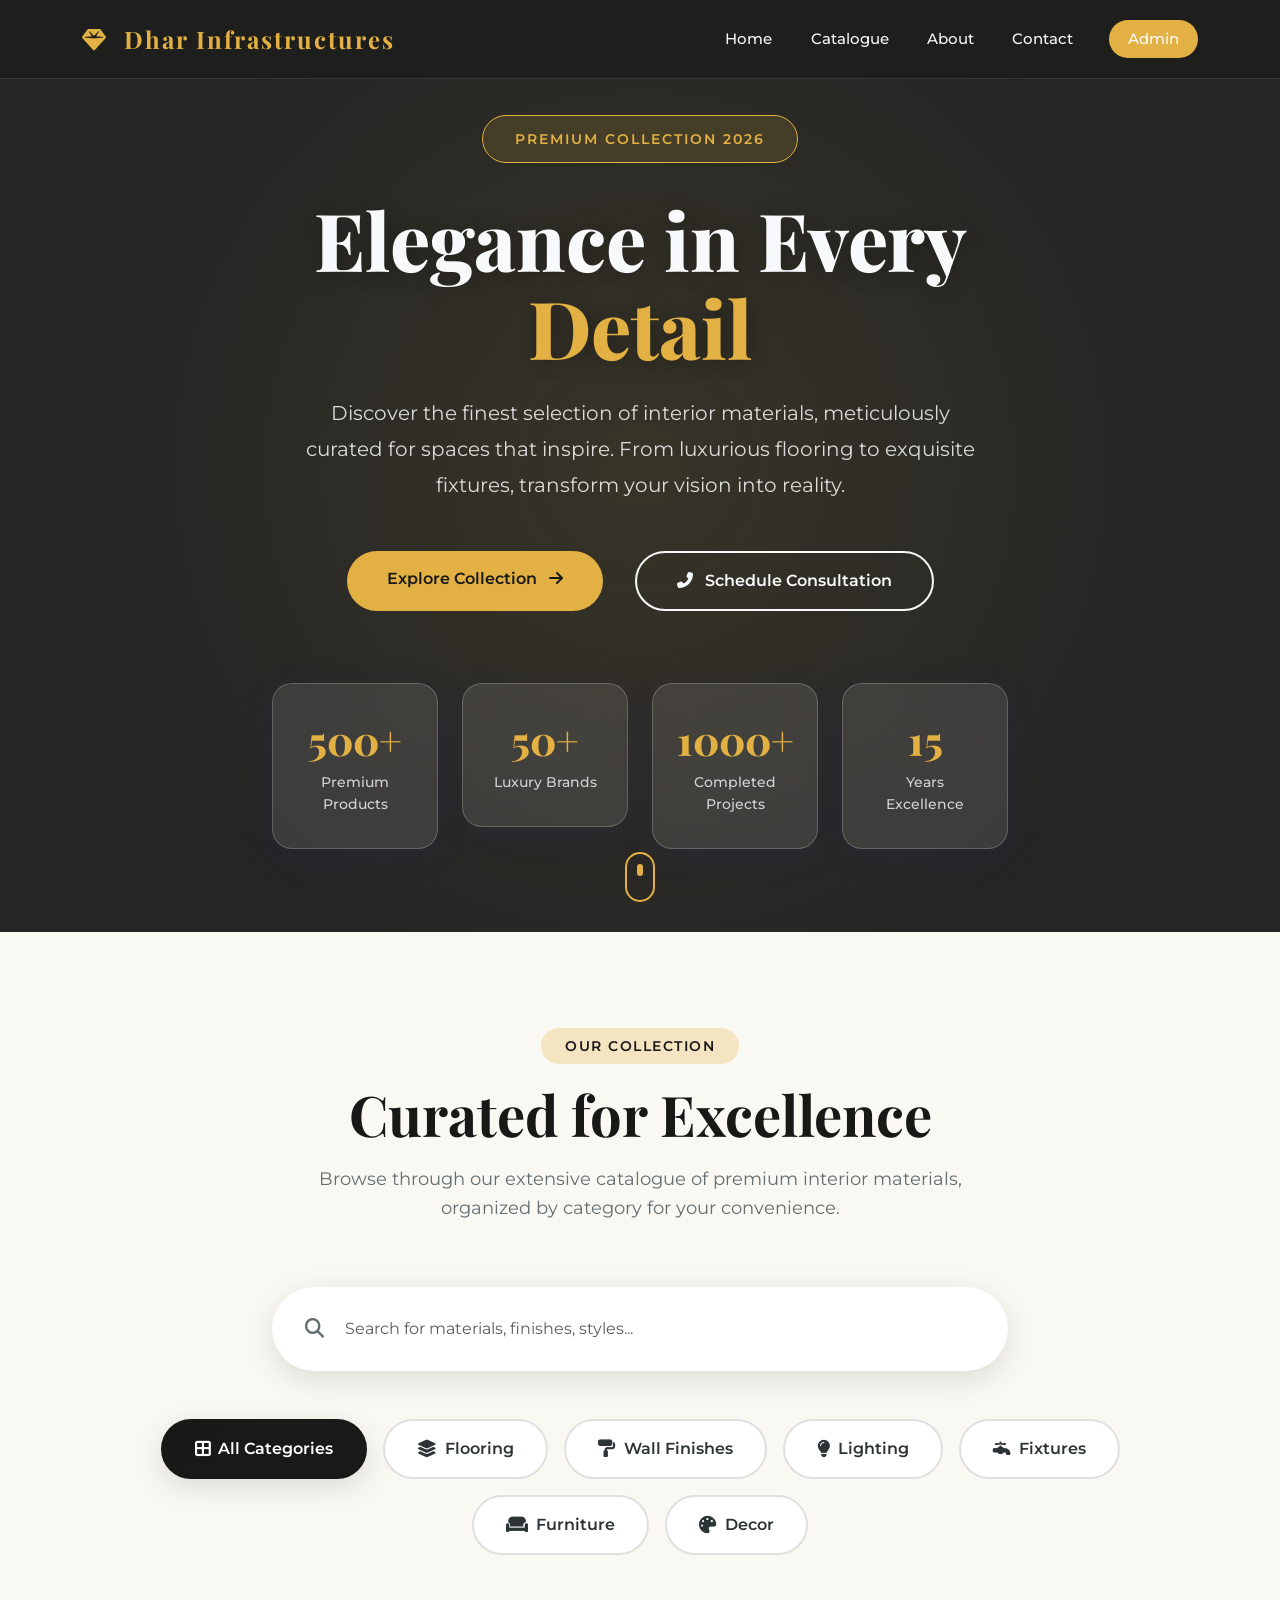
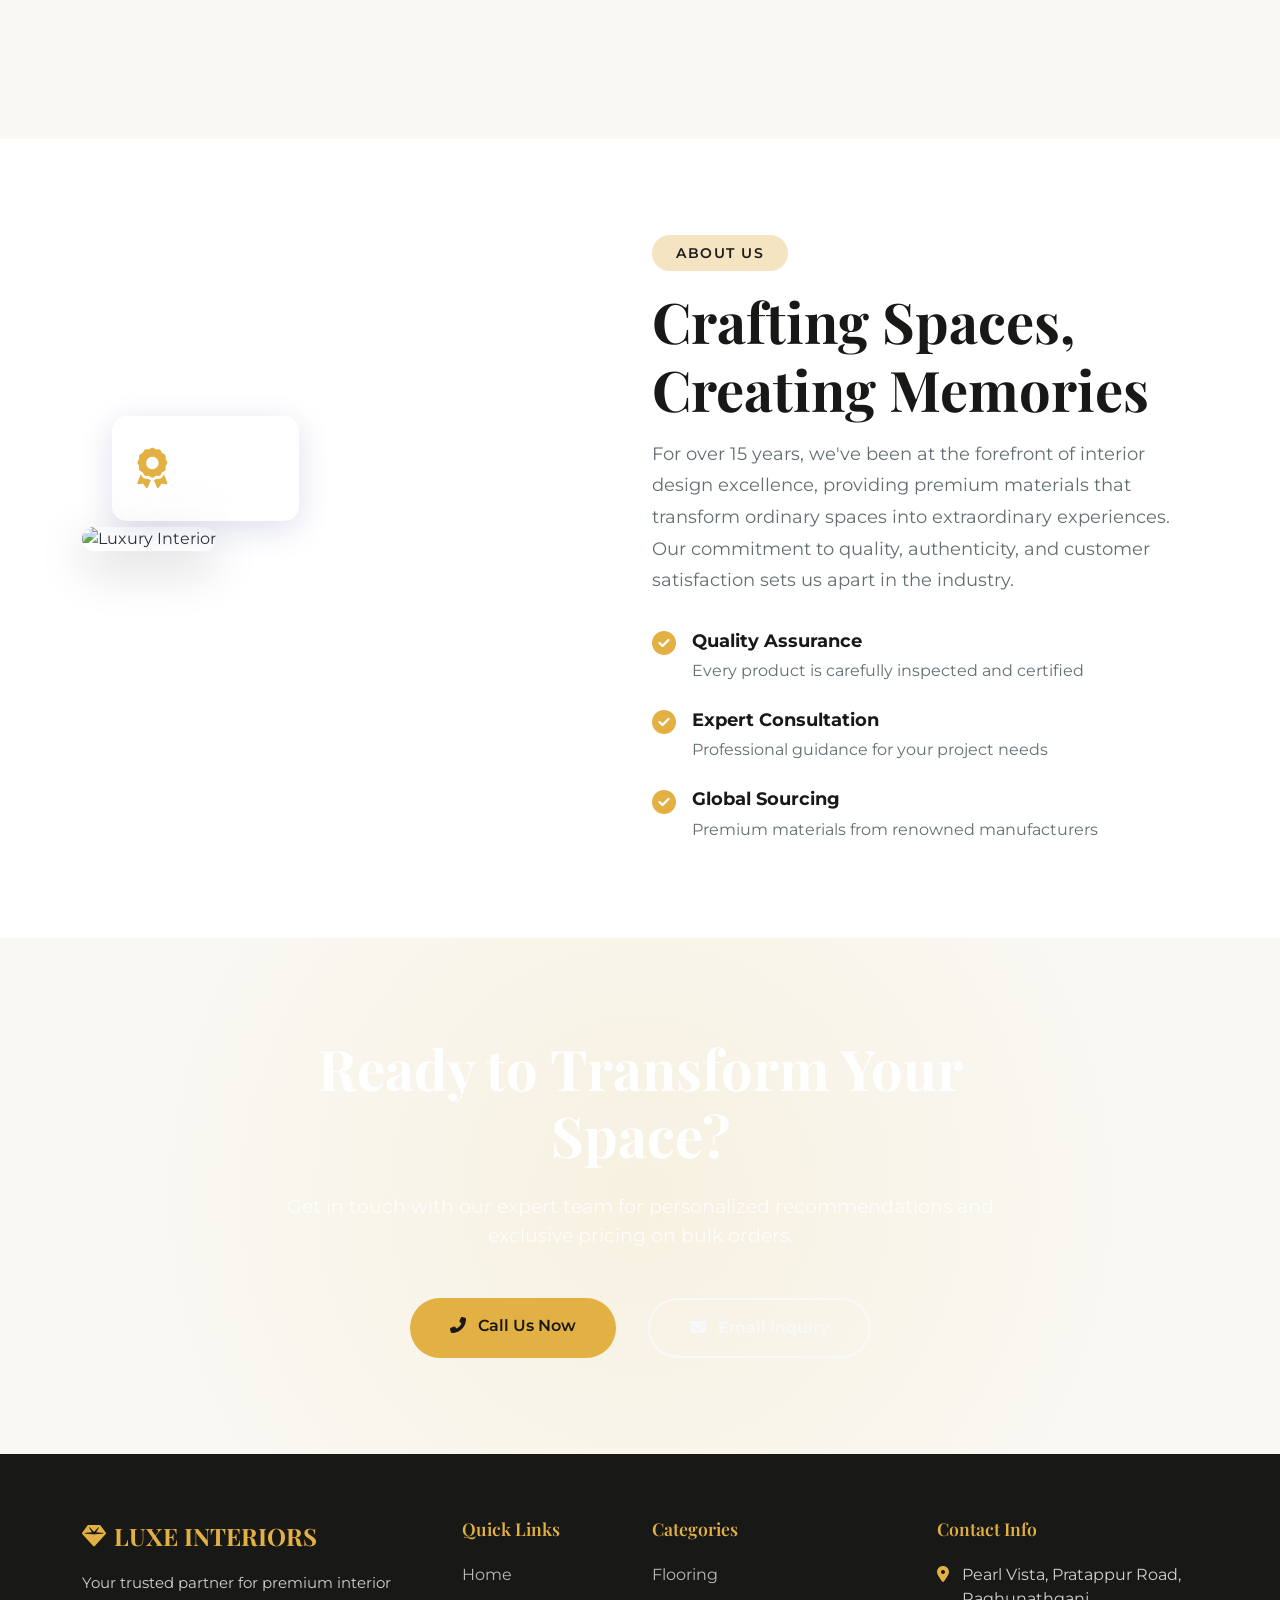
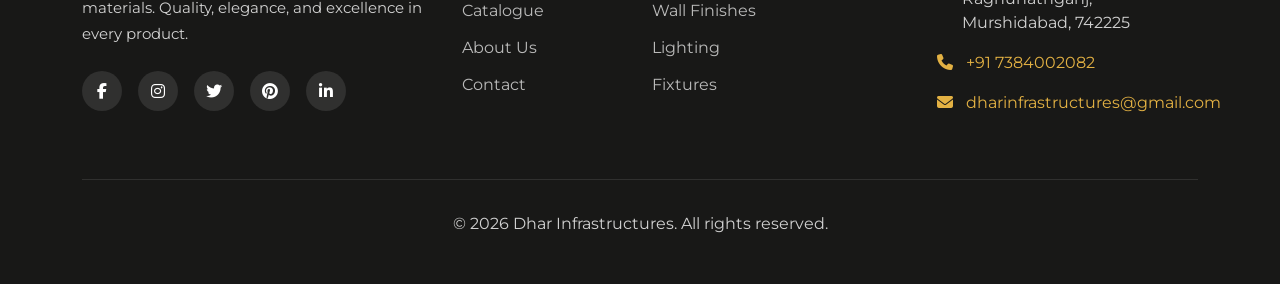
==== commit 9d32bb48: "index page ready" ====
--- a/index.html
+++ b/index.html
@@ -3,7 +3,7 @@
 <head>
     <meta charset="UTF-8">
     <meta name="viewport" content="width=device-width, initial-scale=1.0">
-    <title>Luxe Interiors - Premium Materials Catalogue</title>
+    <title>Dhar Infrastructure- Materials Catalogue</title>
     
     <!-- Bootstrap CSS -->
     <link href="https://cdn.jsdelivr.net/npm/bootstrap@5.3.2/dist/css/bootstrap.min.css" rel="stylesheet">
@@ -20,13 +20,27 @@
     <link rel="stylesheet" href="styles.css">
 </head>
 <body>
+    <div id="preloader" style="
+position:fixed;
+top:0;
+left:0;
+width:100%;
+height:100%;
+background:#ffffff;
+display:flex;
+justify-content:center;
+align-items:center;
+z-index:9999;
+">
+<div class="spinner-border text-dark" style="width:3rem;height:3rem;"></div>
+</div>
     
     <!-- Navigation -->
     <nav class="navbar navbar-expand-lg navbar-dark fixed-top glass-nav">
         <div class="container">
             <a class="navbar-brand brand-elegant" href="#">
                 <i class="fas fa-gem me-2"></i>
-                <span>LUXE INTERIORS</span>
+                <span>Dhar Infrastructures</span>
             </a>
             <button class="navbar-toggler" type="button" data-bs-toggle="collapse" data-bs-target="#navbarNav">
                 <span class="navbar-toggler-icon"></span>
@@ -37,7 +51,7 @@
                     <li class="nav-item"><a class="nav-link" href="#catalogue">Catalogue</a></li>
                     <li class="nav-item"><a class="nav-link" href="#about">About</a></li>
                     <li class="nav-item"><a class="nav-link" href="#contact">Contact</a></li>
-                    <li class="nav-item"><a class="nav-link btn-quote" href="#contact">Get Quote</a></li>
+                    <li class="nav-item"><a class="nav-link btn-quote" href="login.html">Admin</a></li>
                 </ul>
             </div>
         </div>
@@ -50,7 +64,9 @@
         <div class="container hero-content">
             <div class="row align-items-center min-vh-100">
                 <div class="col-lg-8 mx-auto text-center">
-                    <span class="hero-badge" data-aos="fade-down">Premium Collection 2024</span>
+                    <span class="hero-badge" data-aos="fade-down">Premium Collection  <script>
+        document.write(new Date().getFullYear());
+    </script></span>
                     <h1 class="hero-title" data-aos="fade-up" data-aos-delay="200">
                         Elegance in Every
                         <span class="title-highlight">Detail</span>
@@ -177,6 +193,13 @@
             <div class="row g-4" id="materialsGrid">
                 <!-- Materials will be dynamically inserted here -->
             </div>
+            <div class="row mt-4">
+<div class="col-12 text-center">
+<nav>
+<ul class="pagination justify-content-center" id="pagination"></ul>
+</nav>
+</div>
+</div>
 
             <!-- No Results Message -->
             <div id="noResults" class="text-center py-5" style="display: none;">
@@ -246,11 +269,11 @@
                     <h2 class="cta-title">Ready to Transform Your Space?</h2>
                     <p class="cta-subtitle">Get in touch with our expert team for personalized recommendations and exclusive pricing on bulk orders.</p>
                     <div class="cta-buttons">
-                        <a href="tel:+15551234567" class="btn btn-primary-elegant me-3">
+                        <a href="tel:+917384002082" class="btn btn-primary-elegant me-3">
                             <i class="fas fa-phone-alt me-2"></i>
                             Call Us Now
                         </a>
-                        <a href="/cdn-cgi/l/email-protection#f990979f96b9958c819c90978d9c8b90968b8ad79a9694" class="btn btn-outline-light-elegant">
+                        <a href="mailto:dharinfrastructures@gmail.com" class="btn btn-outline-light-elegant">
                             <i class="fas fa-envelope me-2"></i>
                             Email Inquiry
                         </a>
@@ -299,14 +322,16 @@
                 <div class="col-lg-3">
                     <h5 class="footer-title">Contact Info</h5>
                     <ul class="footer-contact">
-                        <li><i class="fas fa-map-marker-alt"></i> 123 Design Street, NY 10001</li>
-                        <li><i class="fas fa-phone"></i> (555) 123-4567</li>
-                        <li><i class="fas fa-envelope"></i> <a href="/cdn-cgi/l/email-protection" class="__cf_email__" data-cfemail="b5dcdbd3daf5d9c0cdd0dcdbc1d0c7dcdac7c69bd6dad8">[email&#160;protected]</a></li>
+                        <li><i class="fas fa-map-marker-alt"></i> Pearl Vista, Pratappur Road, Raghunathganj, Murshidabad, 742225</li>
+                        <li><i class="fas fa-phone"></i><a href="tel:+917384002082">+91 7384002082</a></li>
+                        <li><i class="fas fa-envelope"></i> <a href="mailto:dharinfrastructures@gmail.com">dharinfrastructures@gmail.com</a></li>
                     </ul>
                 </div>
             </div>
             <div class="footer-bottom">
-                <p>&copy; 2024 Luxe Interiors. All rights reserved. | Designed with <i class="fas fa-heart"></i> for Excellence</p>
+                <p>&copy; <script>
+        document.write(new Date().getFullYear());
+    </script> Dhar Infrastructures. All rights reserved.</p>
             </div>
         </div>
     </footer>
@@ -317,9 +342,10 @@
     </button>
 
     <!-- Bootstrap JS -->
-    <script data-cfasync="false" src="/cdn-cgi/scripts/5c5dd728/cloudflare-static/email-decode.min.js"></script><script src="https://cdn.jsdelivr.net/npm/bootstrap@5.3.2/dist/js/bootstrap.bundle.min.js"></script>
+    <script src="https://cdn.jsdelivr.net/npm/bootstrap@5.3.2/dist/js/bootstrap.bundle.min.js"></script>
     
     <!-- Custom JS -->
+     <script src="api.js"></script>
     <script src="script.js"></script>
 </body>
 </html>
--- a/styles.css
+++ b/styles.css
@@ -142,25 +142,23 @@
     left: 0;
     width: 100%;
     height: 120%;
-    background: 
-        linear-gradient(135deg, rgba(26, 35, 50, 0.95) 0%, rgba(44, 62, 80, 0.9) 100%),
-        url('https://images.unsplash.com/photo-1600210492486-724fe5c67fb0?w=1920') center/cover no-repeat;
+    background: linear-gradient(135deg, rgb(26 26 26 / 95%) 0%, rgb(26 26 26 / 95%) 100%), url('https://images.unsplash.com/photo-1600210492486-724fe5c67fb0?w=1920') center / cover no-repeat;
     transform: translateZ(0);
     will-change: transform;
 }
-
 .hero-overlay {
     position: absolute;
     top: 0;
     left: 0;
     width: 100%;
     height: 100%;
-    background: radial-gradient(circle at 30% 50%, rgba(212, 175, 55, 0.1) 0%, transparent 50%);
+    background: radial-gradient(circle at 50% 50%, rgba(212, 175, 55, 0.1) 0%, transparent 70%);
 }
 
 .hero-content {
     position: relative;
     z-index: 2;
+    padding-top: 2rem;
 }
 
 .hero-badge {
@@ -179,7 +177,7 @@
 }
 
 .hero-title {
-    font-size: clamp(3rem, 8vw, 6rem);
+    font-size: clamp(3rem, 8vw, 5rem);
     font-weight: 800;
     color: var(--text-light);
     line-height: 1.1;
@@ -837,7 +835,13 @@
     color: var(--primary-gold);
     margin-top: 0.2rem;
 }
-
+.footer-contact a{
+    text-decoration: none;
+    color: #e3b143;
+}
+.footer-contact a:hover{
+    color: #fff;
+}
 .footer-bottom {
     margin-top: 3rem;
     padding-top: 2rem;
@@ -880,7 +884,14 @@
     transform: translateY(-5px);
     box-shadow: var(--shadow-lg);
 }
-
+.active>.cust-pagination, .cust-pagination.active {
+    background-color: #181817;
+    border-color: #e3b143;
+    color: #fff;
+}
+.cust-pagination{
+    color: #e3b143;
+}
 /* ===================================
    RESPONSIVE DESIGN
    =================================== */
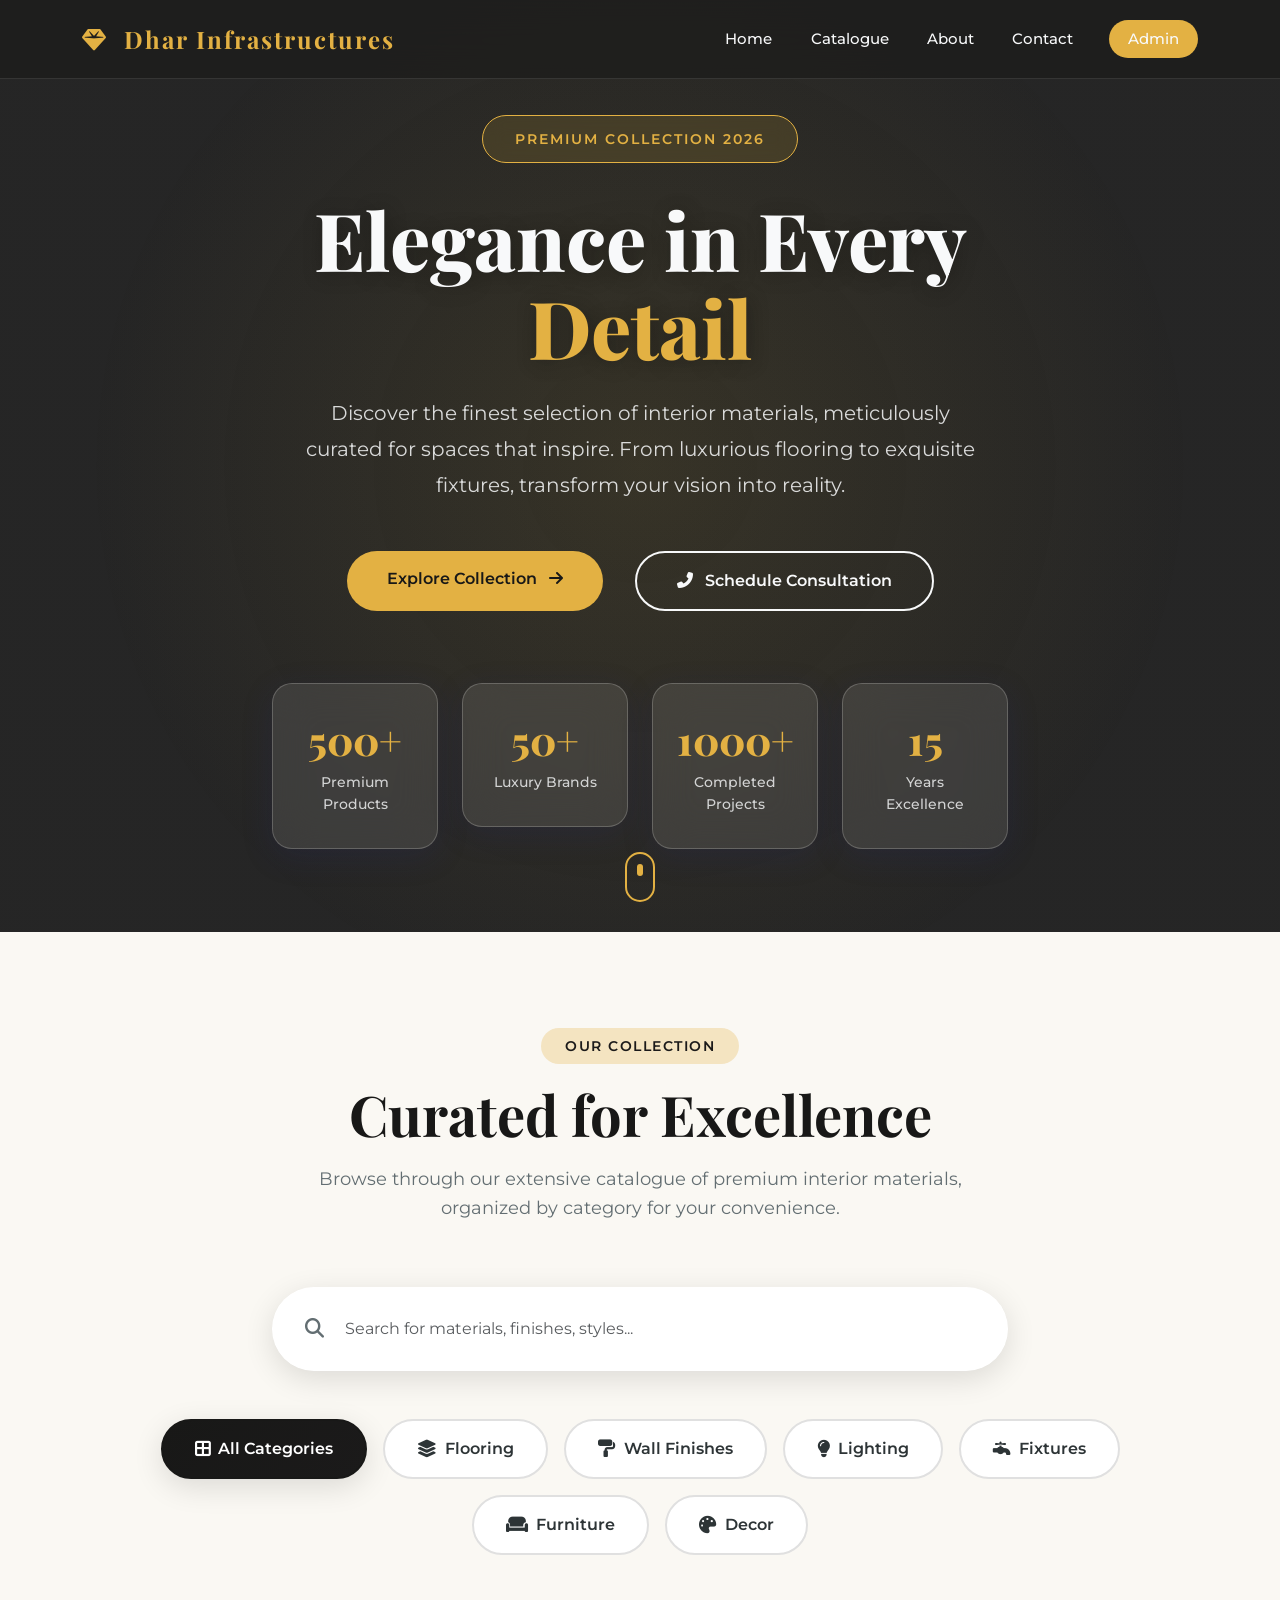
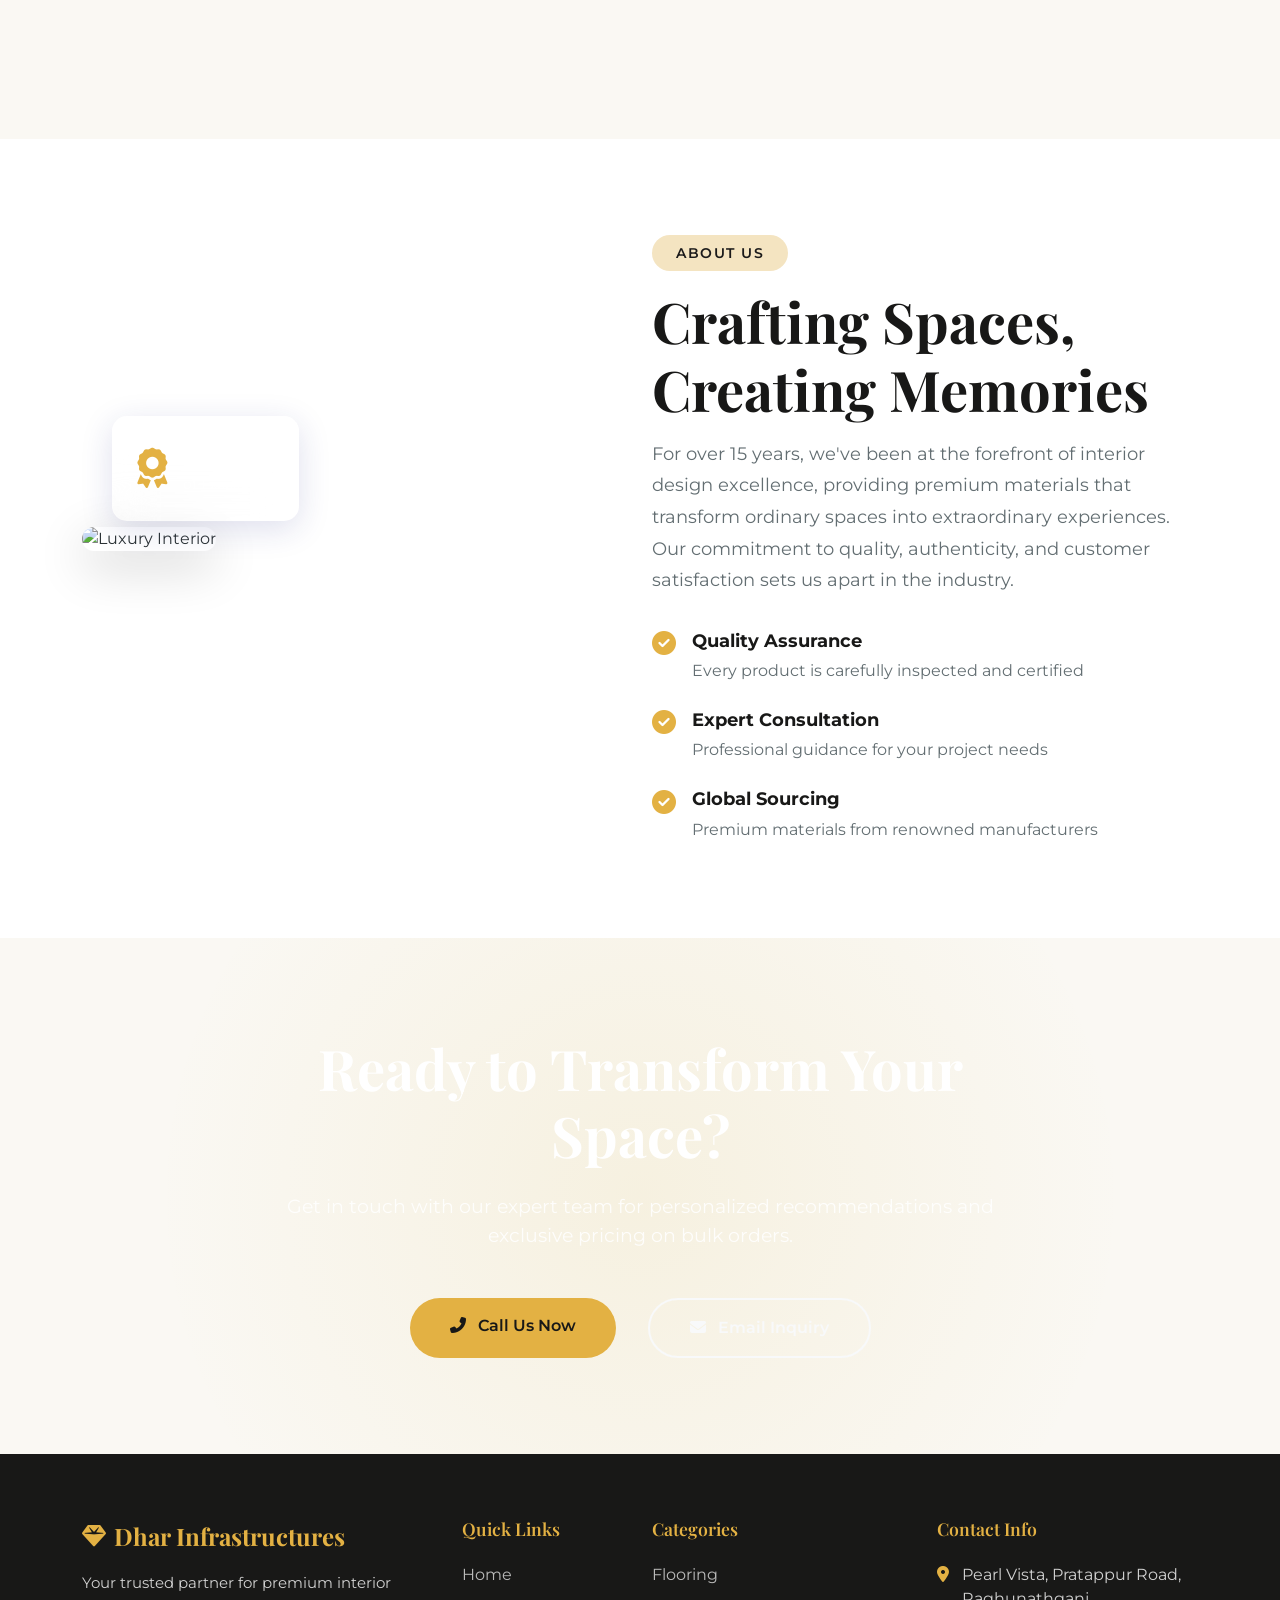
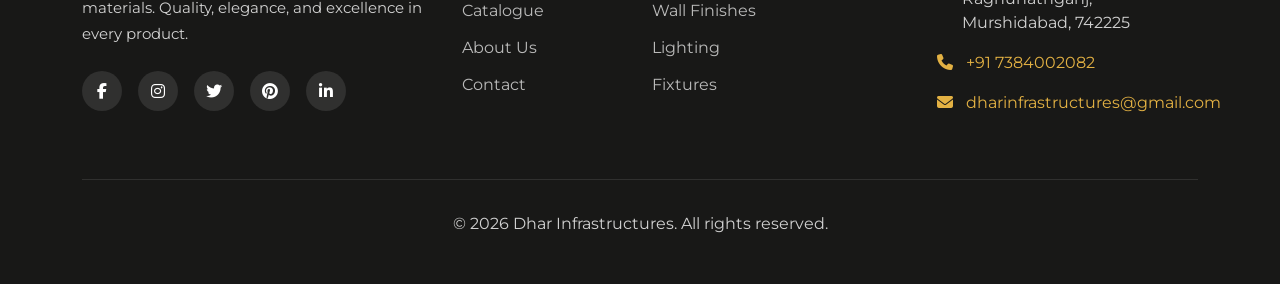
==== commit c5d5bbef: "dashboard fixing" ====
--- a/index.html
+++ b/index.html
@@ -290,7 +290,7 @@
                 <div class="col-lg-4 mb-4 mb-lg-0">
                     <div class="footer-brand">
                         <i class="fas fa-gem me-2"></i>
-                        <span>LUXE INTERIORS</span>
+                        <span>Dhar Infrastructures</span>
                     </div>
                     <p class="footer-text">Your trusted partner for premium interior materials. Quality, elegance, and excellence in every product.</p>
                     <div class="social-links">
@@ -313,10 +313,10 @@
                 <div class="col-lg-3 col-6 mb-4 mb-lg-0">
                     <h5 class="footer-title">Categories</h5>
                     <ul class="footer-links">
-                        <li><a href="#">Flooring</a></li>
-                        <li><a href="#">Wall Finishes</a></li>
-                        <li><a href="#">Lighting</a></li>
-                        <li><a href="#">Fixtures</a></li>
+                        <li><a href="#catalogue">Flooring</a></li>
+                        <li><a href="#catalogue">Wall Finishes</a></li>
+                        <li><a href="#catalogue">Lighting</a></li>
+                        <li><a href="#catalogue">Fixtures</a></li>
                     </ul>
                 </div>
                 <div class="col-lg-3">
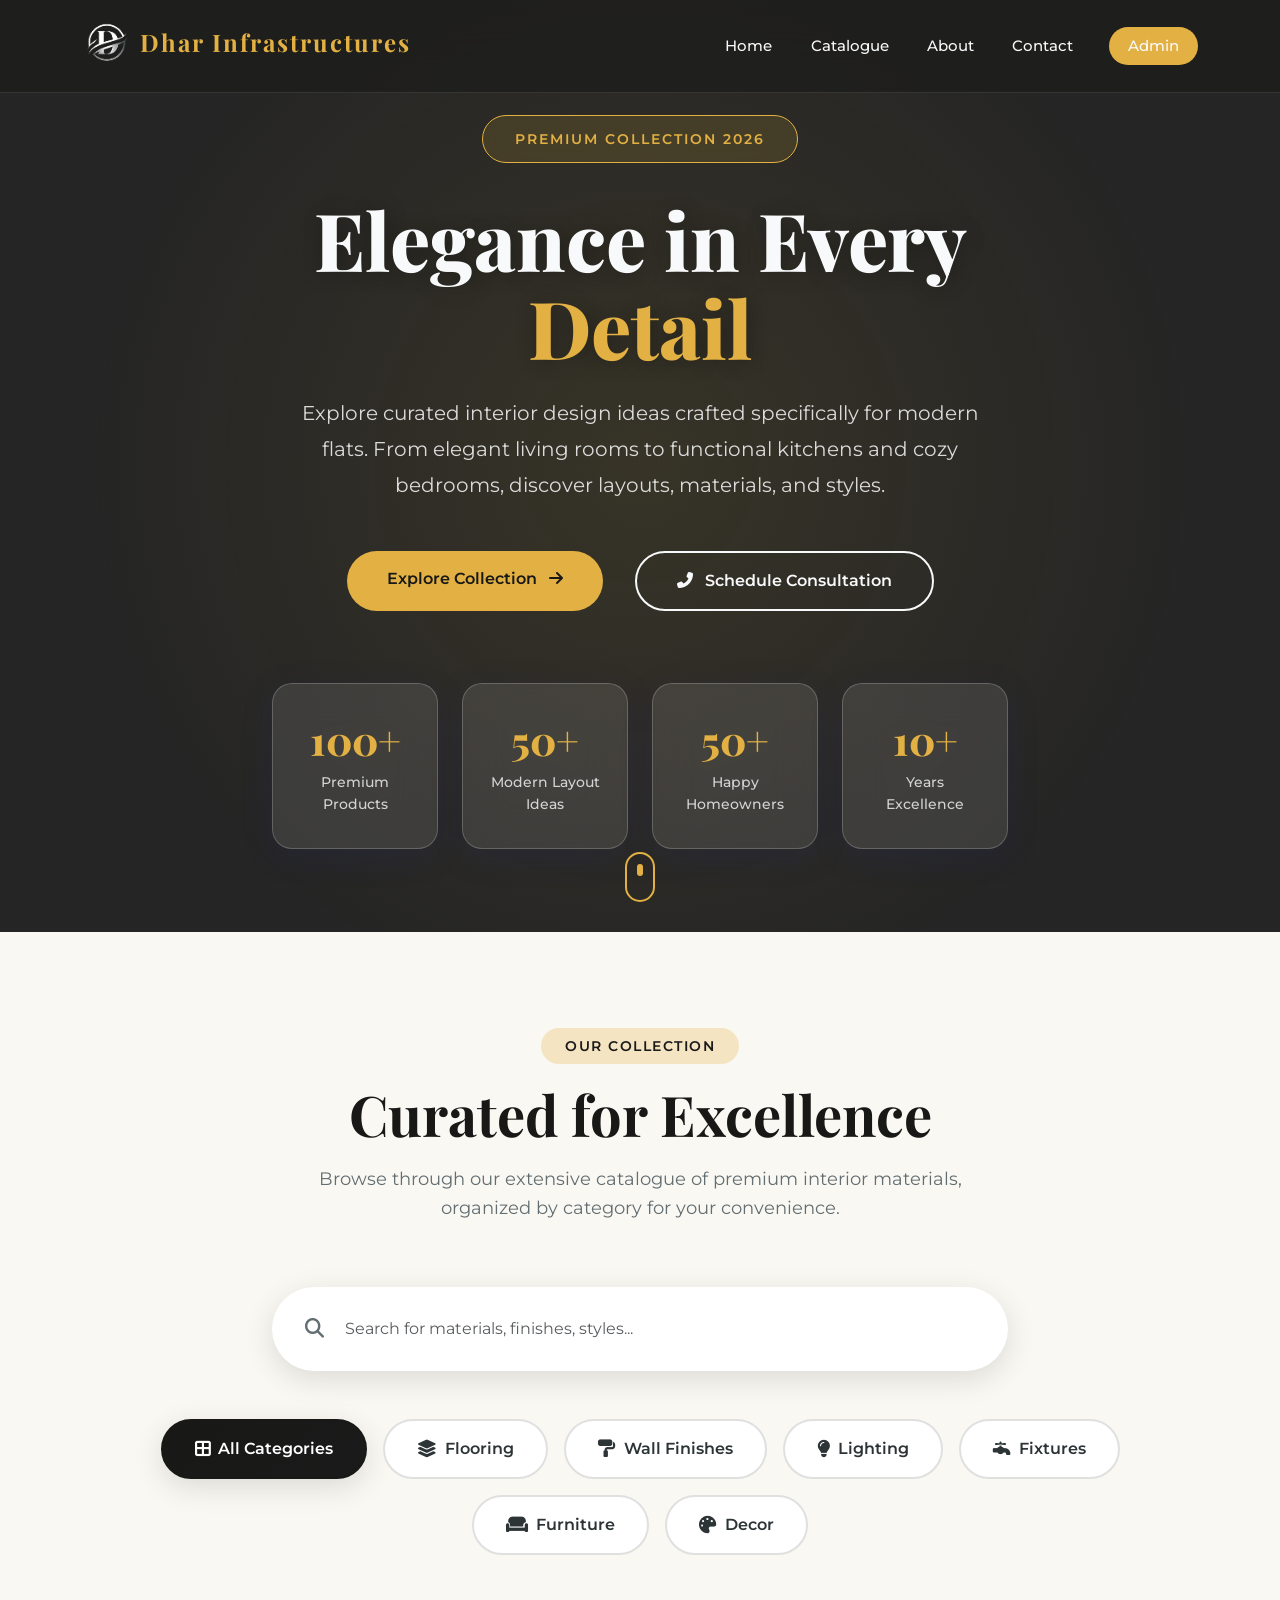
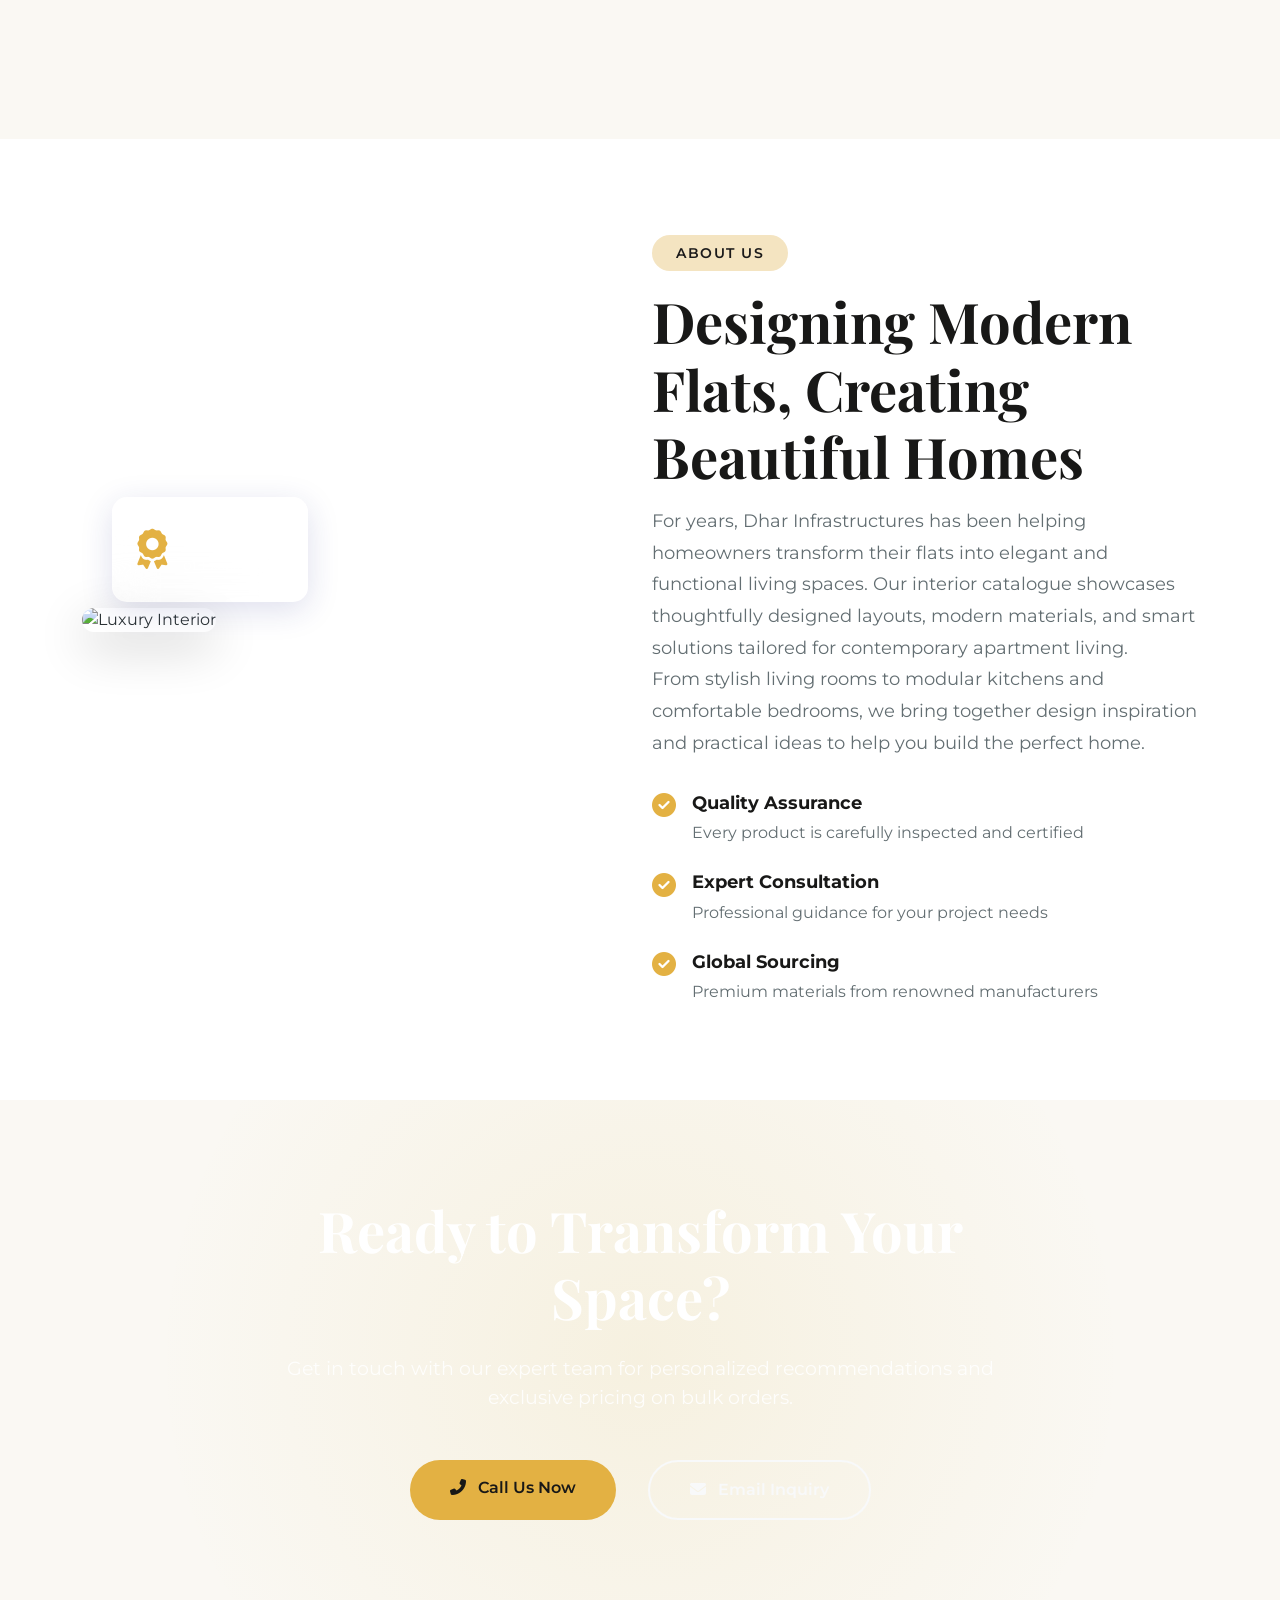
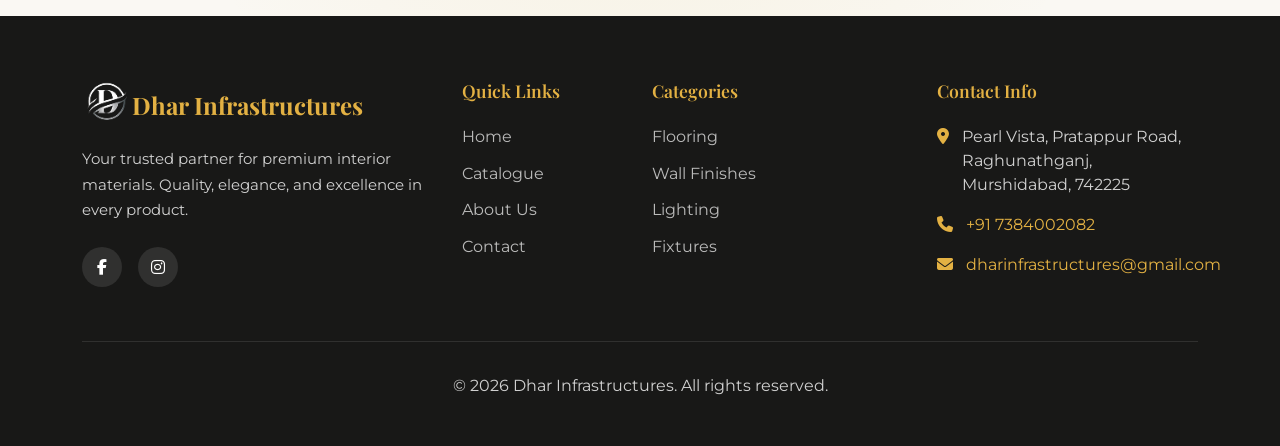
==== commit 90d18a76: "content fix" ====
--- a/index.html
+++ b/index.html
@@ -3,8 +3,8 @@
 <head>
     <meta charset="UTF-8">
     <meta name="viewport" content="width=device-width, initial-scale=1.0">
-    <title>Dhar Infrastructure- Materials Catalogue</title>
-    
+    <title>Dhar Infrastructures- Materials Catalogue</title>
+    <link rel="shortcut icon" href="favicon.png" type="image/x-icon">
     <!-- Bootstrap CSS -->
     <link href="https://cdn.jsdelivr.net/npm/bootstrap@5.3.2/dist/css/bootstrap.min.css" rel="stylesheet">
     
@@ -39,8 +39,8 @@
     <nav class="navbar navbar-expand-lg navbar-dark fixed-top glass-nav">
         <div class="container">
             <a class="navbar-brand brand-elegant" href="#">
-                <i class="fas fa-gem me-2"></i>
-                <span>Dhar Infrastructures</span>
+                <img src="./logo.png" alt="" class="img-fluid" width="50px">
+                <span class="font-mb-20">Dhar Infrastructures</span>
             </a>
             <button class="navbar-toggler" type="button" data-bs-toggle="collapse" data-bs-target="#navbarNav">
                 <span class="navbar-toggler-icon"></span>
@@ -72,7 +72,8 @@
                         <span class="title-highlight">Detail</span>
                     </h1>
                     <p class="hero-subtitle" data-aos="fade-up" data-aos-delay="400">
-                        Discover the finest selection of interior materials, meticulously curated for spaces that inspire. From luxurious flooring to exquisite fixtures, transform your vision into reality.
+                        Explore curated interior design ideas crafted specifically for modern flats.
+From elegant living rooms to functional kitchens and cozy bedrooms, discover layouts, materials, and styles.
                     </p>
                     <div class="hero-buttons" data-aos="fade-up" data-aos-delay="600">
                         <a href="#catalogue" class="btn btn-primary-elegant me-3">
@@ -89,25 +90,25 @@
                     <div class="row mt-5 pt-4 stats-row" data-aos="fade-up" data-aos-delay="800">
                         <div class="col-6 col-md-3">
                             <div class="stat-card glass-effect">
-                                <h3 class="stat-number">500+</h3>
+                                <h3 class="stat-number">100+</h3>
                                 <p class="stat-label">Premium Products</p>
                             </div>
                         </div>
                         <div class="col-6 col-md-3">
                             <div class="stat-card glass-effect">
                                 <h3 class="stat-number">50+</h3>
-                                <p class="stat-label">Luxury Brands</p>
+                                <p class="stat-label">Modern Layout Ideas</p>
                             </div>
                         </div>
                         <div class="col-6 col-md-3">
                             <div class="stat-card glass-effect">
-                                <h3 class="stat-number">1000+</h3>
-                                <p class="stat-label">Completed Projects</p>
+                                <h3 class="stat-number">50+</h3>
+                                <p class="stat-label">Happy Homeowners</p>
                             </div>
                         </div>
                         <div class="col-6 col-md-3">
                             <div class="stat-card glass-effect">
-                                <h3 class="stat-number">15</h3>
+                                <h3 class="stat-number">10+</h3>
                                 <p class="stat-label">Years Excellence</p>
                             </div>
                         </div>
@@ -220,7 +221,7 @@
                         <div class="about-badge glass-effect">
                             <i class="fas fa-award"></i>
                             <div>
-                                <strong>15 Years</strong>
+                                <strong>10+ Years</strong>
                                 <span>of Excellence</span>
                             </div>
                         </div>
@@ -228,9 +229,12 @@
                 </div>
                 <div class="col-lg-6">
                     <span class="section-badge">About Us</span>
-                    <h2 class="section-title">Crafting Spaces, Creating Memories</h2>
+                    <h2 class="section-title">Designing Modern Flats,
+Creating Beautiful Homes</h2>
                     <p class="about-text">
-                        For over 15 years, we've been at the forefront of interior design excellence, providing premium materials that transform ordinary spaces into extraordinary experiences. Our commitment to quality, authenticity, and customer satisfaction sets us apart in the industry.
+                       For years, Dhar Infrastructures has been helping homeowners transform their flats into elegant and functional living spaces. Our interior catalogue showcases thoughtfully designed layouts, modern materials, and smart solutions tailored for contemporary apartment living.
+<br>
+From stylish living rooms to modular kitchens and comfortable bedrooms, we bring together design inspiration and practical ideas to help you build the perfect home.
                     </p>
                     <div class="about-features">
                         <div class="feature-item">
@@ -289,16 +293,15 @@
             <div class="row">
                 <div class="col-lg-4 mb-4 mb-lg-0">
                     <div class="footer-brand">
-                        <i class="fas fa-gem me-2"></i>
+                        <img src="./logo.png" alt="" class="img-fluid" width="50px">
                         <span>Dhar Infrastructures</span>
                     </div>
                     <p class="footer-text">Your trusted partner for premium interior materials. Quality, elegance, and excellence in every product.</p>
                     <div class="social-links">
-                        <a href="#"><i class="fab fa-facebook-f"></i></a>
-                        <a href="#"><i class="fab fa-instagram"></i></a>
-                        <a href="#"><i class="fab fa-twitter"></i></a>
-                        <a href="#"><i class="fab fa-pinterest"></i></a>
-                        <a href="#"><i class="fab fa-linkedin-in"></i></a>
+                        <a href="https://www.facebook.com/share/1cMQET3s6H/"><i class="fab fa-facebook-f"></i></a>
+                        <a href="https://www.instagram.com/dharinfrastructures?igsh=d3Riczcyc29va2Ey"><i class="fab fa-instagram"></i></a>
+                        <!-- <a href="#"><i class="fab fa-twitter"></i></a> -->
+                        
                     </div>
                 </div>
                 <div class="col-lg-2 col-6 mb-4 mb-lg-0">
--- a/styles.css
+++ b/styles.css
@@ -926,6 +926,9 @@
     .section-title {
         font-size: 2rem;
     }
+    .font-mb-20{
+        font-size: 20px;
+    }
 }
 
 @media (max-width: 576px) {
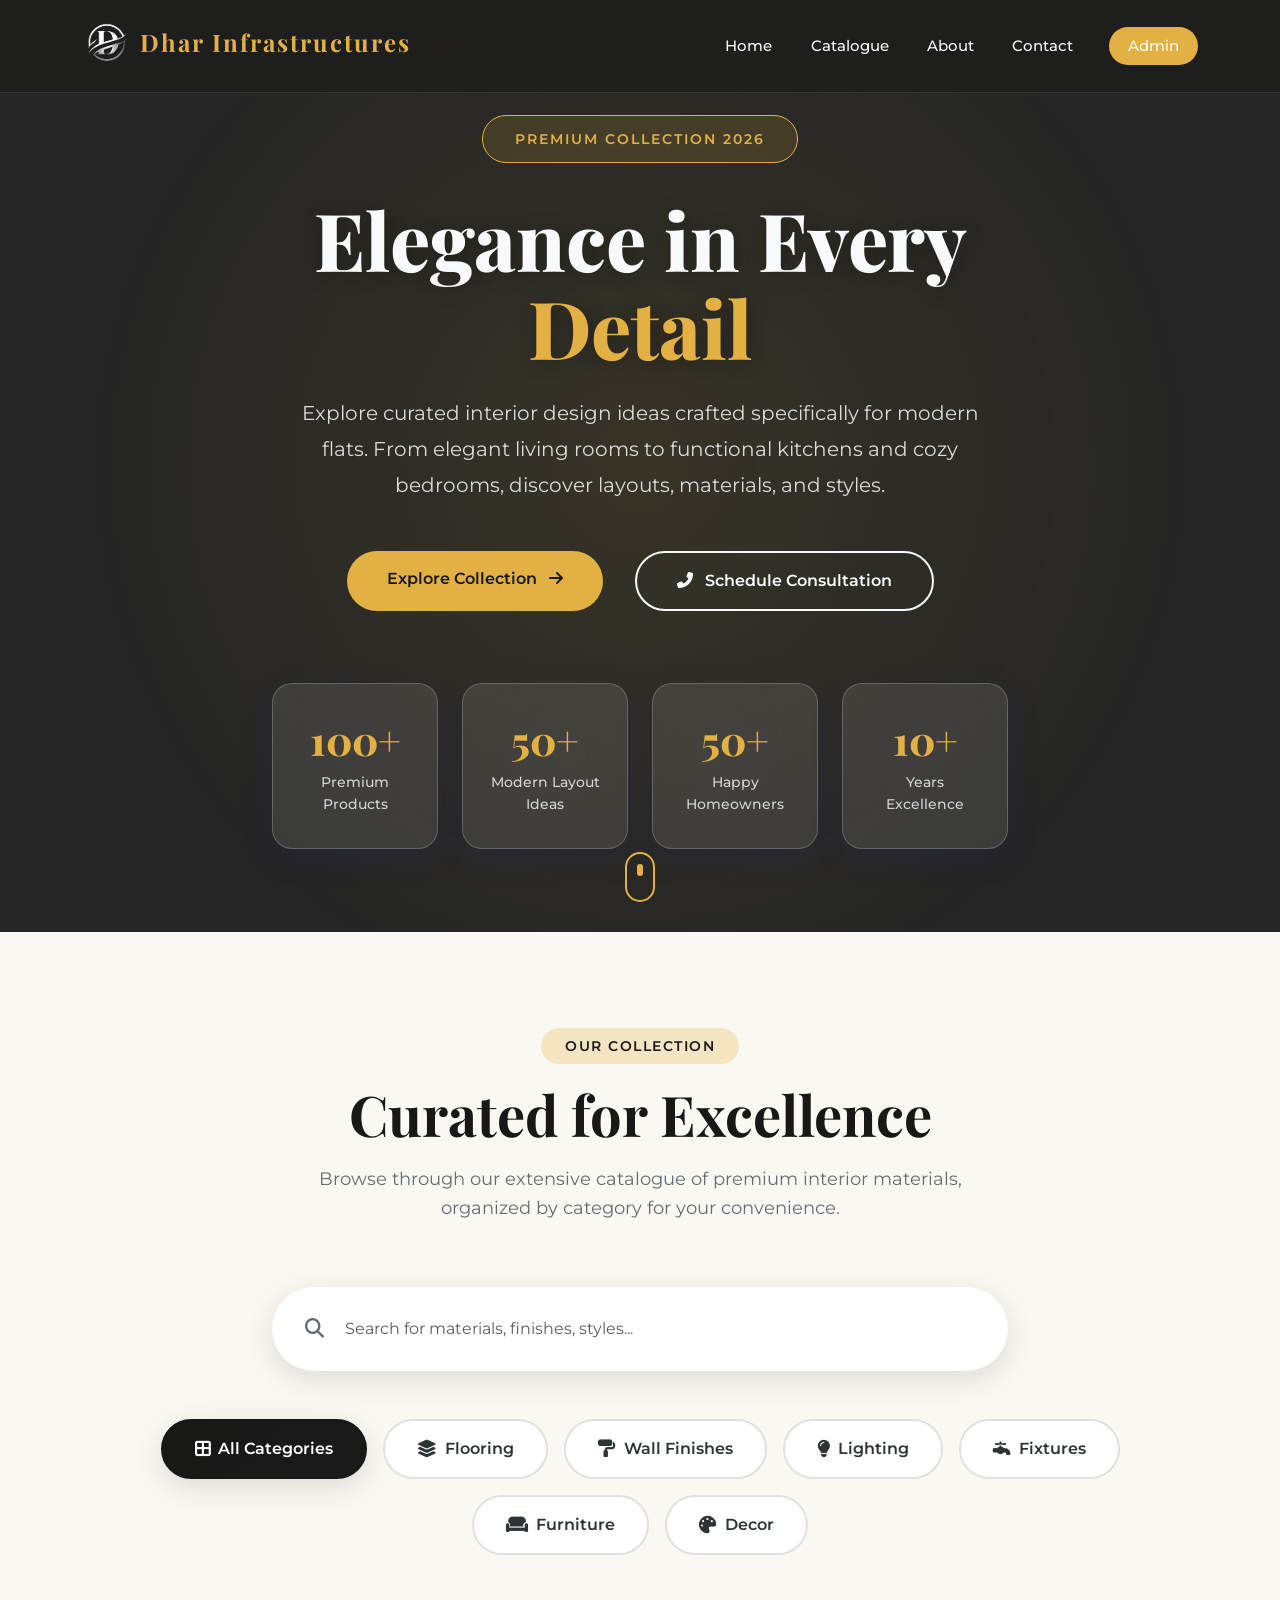
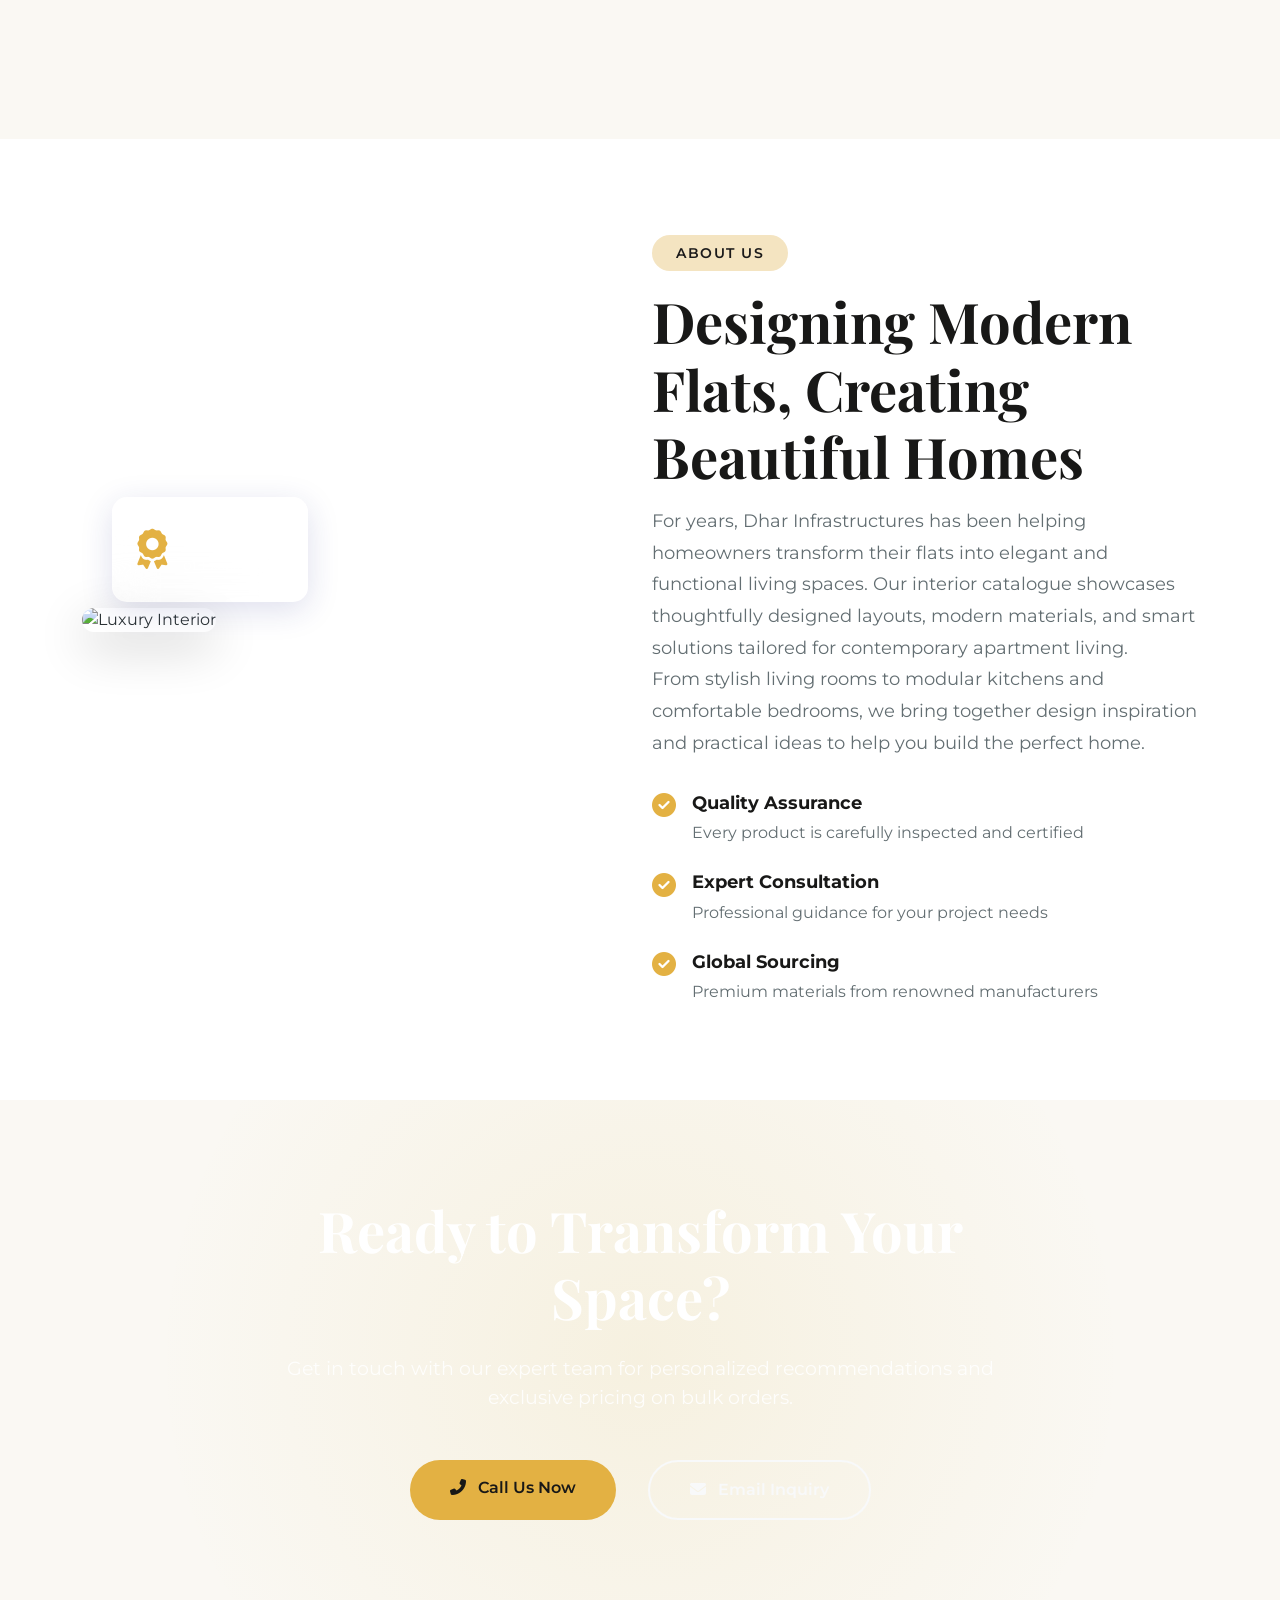
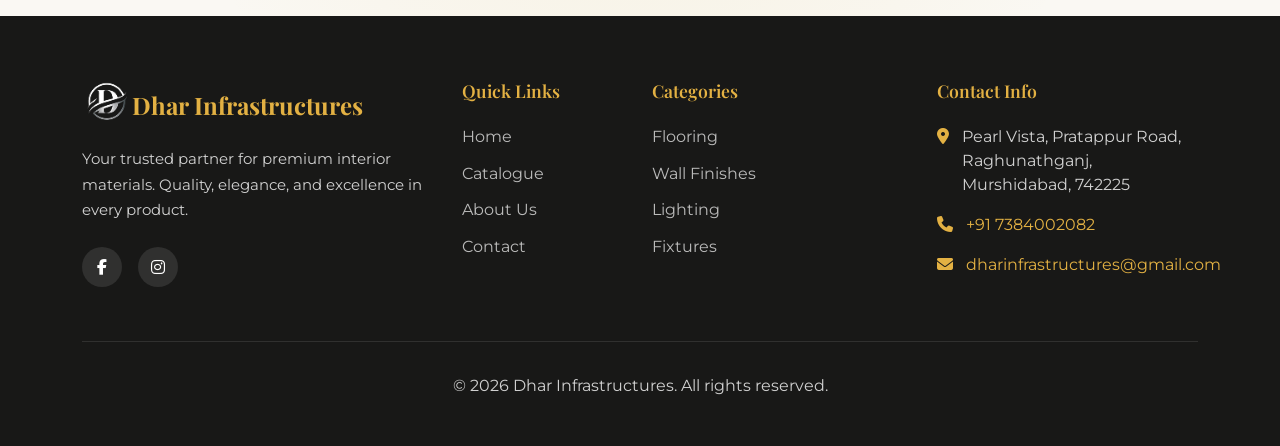
==== commit dafad2d9: "content fix" ====
--- a/index.html
+++ b/index.html
@@ -4,7 +4,7 @@
     <meta charset="UTF-8">
     <meta name="viewport" content="width=device-width, initial-scale=1.0">
     <title>Dhar Infrastructures- Materials Catalogue</title>
-    <link rel="shortcut icon" href="favicon.png" type="image/x-icon">
+    <link rel="shortcut icon" href="./images/favicon.png" type="image/x-icon">
     <!-- Bootstrap CSS -->
     <link href="https://cdn.jsdelivr.net/npm/bootstrap@5.3.2/dist/css/bootstrap.min.css" rel="stylesheet">
     
@@ -17,7 +17,7 @@
     <link rel="stylesheet" href="https://cdnjs.cloudflare.com/ajax/libs/font-awesome/6.5.1/css/all.min.css">
     
     <!-- Custom CSS -->
-    <link rel="stylesheet" href="styles.css">
+    <link rel="stylesheet" href="./css/styles.css">
 </head>
 <body>
     <div id="preloader" style="
@@ -39,7 +39,7 @@
     <nav class="navbar navbar-expand-lg navbar-dark fixed-top glass-nav">
         <div class="container">
             <a class="navbar-brand brand-elegant" href="#">
-                <img src="./logo.png" alt="" class="img-fluid" width="50px">
+                <img src="./images/logo.png" alt="" class="img-fluid" width="50px">
                 <span class="font-mb-20">Dhar Infrastructures</span>
             </a>
             <button class="navbar-toggler" type="button" data-bs-toggle="collapse" data-bs-target="#navbarNav">
@@ -293,7 +293,7 @@
             <div class="row">
                 <div class="col-lg-4 mb-4 mb-lg-0">
                     <div class="footer-brand">
-                        <img src="./logo.png" alt="" class="img-fluid" width="50px">
+                        <img src="./images/logo.png" alt="" class="img-fluid" width="50px">
                         <span>Dhar Infrastructures</span>
                     </div>
                     <p class="footer-text">Your trusted partner for premium interior materials. Quality, elegance, and excellence in every product.</p>
@@ -348,7 +348,7 @@
     <script src="https://cdn.jsdelivr.net/npm/bootstrap@5.3.2/dist/js/bootstrap.bundle.min.js"></script>
     
     <!-- Custom JS -->
-     <script src="api.js"></script>
-    <script src="script.js"></script>
+     <script src="./js/api.js"></script>
+    <script src="./js/script.js"></script>
 </body>
 </html>
--- a/css/styles.css
+++ b/css/styles.css
@@ -0,0 +1,972 @@
+/* ===================================
+   ROOT VARIABLES & RESET
+   =================================== */
+:root {
+    --primary-gold: #e3b143;
+    --primary-dark: #181817;
+    --primary-navy: #1b1a1a;
+    --accent-gold: #F4E4C1;
+    --text-light: #f8f9fa;
+    --text-dark: #2d3436;
+    --text-muted: #636e72;
+    --bg-cream: #FAF8F3;
+    --shadow-sm: 0 2px 10px rgba(0,0,0,0.05);
+    --shadow-md: 0 8px 30px rgba(0,0,0,0.12);
+    --shadow-lg: 0 15px 50px rgba(0,0,0,0.2);
+}
+
+* {
+    margin: 0;
+    padding: 0;
+    box-sizing: border-box;
+}
+
+html {
+    scroll-behavior: smooth;
+    overflow-x: hidden;
+}
+
+body {
+    font-family: 'Montserrat', sans-serif;
+    color: var(--text-dark);
+    background-color: var(--bg-cream);
+    overflow-x: hidden;
+}
+
+h1, h2, h3, h4, h5, h6 {
+    font-family: 'Playfair Display', serif;
+}
+
+/* ===================================
+   GLASS MORPHISM EFFECT
+   =================================== */
+.glass-effect {
+    background: rgba(255, 255, 255, 0.1);
+    backdrop-filter: blur(20px);
+    -webkit-backdrop-filter: blur(20px);
+    border: 1px solid rgba(255, 255, 255, 0.2);
+    box-shadow: 0 8px 32px 0 rgba(31, 38, 135, 0.15);
+}
+
+/* ===================================
+   NAVIGATION
+   =================================== */
+.glass-nav {
+    background: rgba(29, 28, 27, 0.75);
+    backdrop-filter: blur(20px);
+    -webkit-backdrop-filter: blur(20px);
+    border-bottom: 1px solid rgba(255, 255, 255, 0.1);
+    padding: 1rem 0;
+    transition: all 0.3s ease;
+}
+
+.glass-nav.scrolled {
+    background: rgba(29, 28, 27, 0.95);
+    box-shadow: var(--shadow-md);
+}
+
+.brand-elegant {
+    font-family: 'Playfair Display', serif;
+    font-size: 1.5rem;
+    font-weight: 700;
+    letter-spacing: 2px;
+    color: var(--primary-gold) !important;
+    transition: all 0.3s ease;
+}
+
+.brand-elegant i {
+    color: var(--primary-gold);
+}
+
+.brand-elegant:hover {
+    transform: scale(1.05);
+}
+
+.navbar-nav .nav-link {
+    color: var(--text-light) !important;
+    font-weight: 500;
+    font-size: 0.95rem;
+    padding: 0.5rem 1.2rem !important;
+    transition: all 0.3s ease;
+    position: relative;
+}
+
+.navbar-nav .nav-link::after {
+    content: '';
+    position: absolute;
+    bottom: 0;
+    left: 50%;
+    width: 0;
+    height: 2px;
+    background: var(--primary-gold);
+    transition: all 0.3s ease;
+    transform: translateX(-50%);
+}
+
+.navbar-nav .nav-link:hover::after {
+    width: 60%;
+}
+
+.btn-quote {
+    background: var(--primary-gold);
+    color: var(--primary-dark) !important;
+    border-radius: 50px;
+    padding: 0.6rem 1.5rem !important;
+    margin-left: 1rem;
+}
+
+.btn-quote::after {
+    display: none;
+}
+
+.btn-quote:hover {
+    background: var(--accent-gold);
+    transform: translateY(-2px);
+    box-shadow: 0 5px 20px rgba(212, 175, 55, 0.3);
+}
+
+/* ===================================
+   HERO SECTION WITH PARALLAX
+   =================================== */
+.hero-section {
+    position: relative;
+    min-height: 100vh;
+    display: flex;
+    align-items: center;
+    overflow: hidden;
+}
+
+.parallax-bg {
+    position: absolute;
+    top: 0;
+    left: 0;
+    width: 100%;
+    height: 120%;
+    background: linear-gradient(135deg, rgb(26 26 26 / 95%) 0%, rgb(26 26 26 / 95%) 100%), url('https://images.unsplash.com/photo-1600210492486-724fe5c67fb0?w=1920') center / cover no-repeat;
+    transform: translateZ(0);
+    will-change: transform;
+}
+.hero-overlay {
+    position: absolute;
+    top: 0;
+    left: 0;
+    width: 100%;
+    height: 100%;
+    background: radial-gradient(circle at 50% 50%, rgba(212, 175, 55, 0.1) 0%, transparent 70%);
+}
+
+.hero-content {
+    position: relative;
+    z-index: 2;
+    padding-top: 2rem;
+}
+
+.hero-badge {
+    display: inline-block;
+    padding: 0.8rem 2rem;
+    background: rgba(212, 175, 55, 0.15);
+    border: 1px solid var(--primary-gold);
+    color: var(--primary-gold);
+    border-radius: 50px;
+    font-size: 0.85rem;
+    font-weight: 600;
+    letter-spacing: 2px;
+    text-transform: uppercase;
+    margin-bottom: 2rem;
+    backdrop-filter: blur(10px);
+}
+
+.hero-title {
+    font-size: clamp(3rem, 8vw, 5rem);
+    font-weight: 800;
+    color: var(--text-light);
+    line-height: 1.1;
+    margin-bottom: 1.5rem;
+    text-shadow: 2px 2px 20px rgba(0,0,0,0.3);
+}
+
+.title-highlight {
+    color: var(--primary-gold);
+    position: relative;
+    display: inline-block;
+}
+
+.hero-subtitle {
+    font-size: 1.25rem;
+    color: rgba(248, 249, 250, 0.85);
+    line-height: 1.8;
+    margin-bottom: 3rem;
+    max-width: 700px;
+    margin-left: auto;
+    margin-right: auto;
+}
+
+.hero-buttons {
+    display: flex;
+    gap: 1rem;
+    justify-content: center;
+    flex-wrap: wrap;
+}
+
+/* ===================================
+   ELEGANT BUTTONS
+   =================================== */
+.btn-primary-elegant {
+    background: var(--primary-gold);
+    color: var(--primary-dark);
+    padding: 1rem 2.5rem;
+    border-radius: 50px;
+    font-weight: 600;
+    font-size: 1rem;
+    border: none;
+    transition: all 0.4s cubic-bezier(0.4, 0, 0.2, 1);
+    position: relative;
+    overflow: hidden;
+    text-decoration: none;
+    display: inline-block;
+}
+
+.btn-primary-elegant::before {
+    content: '';
+    position: absolute;
+    top: 0;
+    left: -100%;
+    width: 100%;
+    height: 100%;
+    background: linear-gradient(90deg, transparent, rgba(255,255,255,0.3), transparent);
+    transition: left 0.5s ease;
+}
+
+.btn-primary-elegant:hover::before {
+    left: 100%;
+}
+
+.btn-primary-elegant:hover {
+    transform: translateY(-3px);
+    box-shadow: 0 10px 30px rgba(212, 175, 55, 0.4);
+    color: var(--primary-dark);
+}
+
+.btn-outline-elegant {
+    background: transparent;
+    color: var(--text-light);
+    padding: 1rem 2.5rem;
+    border: 2px solid var(--text-light);
+    border-radius: 50px;
+    font-weight: 600;
+    font-size: 1rem;
+    transition: all 0.3s ease;
+    text-decoration: none;
+    display: inline-block;
+}
+
+.btn-outline-elegant:hover {
+    background: var(--text-light);
+    color: var(--primary-dark);
+    transform: translateY(-3px);
+    box-shadow: 0 10px 30px rgba(255,255,255,0.2);
+}
+
+.btn-outline-light-elegant {
+    background: transparent;
+    color: var(--text-light);
+    padding: 1rem 2.5rem;
+    border: 2px solid var(--text-light);
+    border-radius: 50px;
+    font-weight: 600;
+    transition: all 0.3s ease;
+    text-decoration: none;
+    display: inline-block;
+}
+
+.btn-outline-light-elegant:hover {
+    background: var(--text-light);
+    color: var(--primary-dark);
+}
+
+/* ===================================
+   STATS CARDS
+   =================================== */
+.stats-row {
+    margin-top: 4rem;
+}
+
+.stat-card {
+    padding: 2rem 1.5rem;
+    border-radius: 20px;
+    text-align: center;
+    transition: all 0.3s ease;
+}
+
+.stat-card:hover {
+    transform: translateY(-10px);
+    box-shadow: 0 15px 40px rgba(212, 175, 55, 0.2);
+}
+
+.stat-number {
+    font-size: 2.5rem;
+    font-weight: 800;
+    color: var(--primary-gold);
+    margin-bottom: 0.5rem;
+}
+
+.stat-label {
+    font-size: 0.9rem;
+    color: rgba(248, 249, 250, 0.8);
+    margin: 0;
+    font-weight: 500;
+}
+
+/* ===================================
+   SCROLL INDICATOR
+   =================================== */
+.scroll-indicator {
+    position: absolute;
+    bottom: 30px;
+    left: 50%;
+    transform: translateX(-50%);
+    z-index: 3;
+}
+
+.mouse {
+    width: 30px;
+    height: 50px;
+    border: 2px solid var(--primary-gold);
+    border-radius: 30px;
+    position: relative;
+}
+
+.mouse::before {
+    content: '';
+    width: 6px;
+    height: 12px;
+    background: var(--primary-gold);
+    border-radius: 3px;
+    position: absolute;
+    top: 10px;
+    left: 50%;
+    transform: translateX(-50%);
+    animation: scroll 2s infinite;
+}
+
+@keyframes scroll {
+    0%, 100% { top: 10px; opacity: 1; }
+    50% { top: 25px; opacity: 0.5; }
+}
+
+/* ===================================
+   CATALOGUE SECTION
+   =================================== */
+.catalogue-section {
+    padding: 6rem 0;
+    background: var(--bg-cream);
+}
+
+.section-badge {
+    display: inline-block;
+    padding: 0.5rem 1.5rem;
+    background: var(--accent-gold);
+    color: var(--primary-navy);
+    border-radius: 50px;
+    font-size: 0.85rem;
+    font-weight: 600;
+    letter-spacing: 1.5px;
+    text-transform: uppercase;
+    margin-bottom: 1rem;
+}
+
+.section-title {
+    font-size: clamp(2rem, 5vw, 3.5rem);
+    font-weight: 700;
+    color: var(--primary-dark);
+    margin-bottom: 1rem;
+}
+
+.section-subtitle {
+    font-size: 1.1rem;
+    color: var(--text-muted);
+    line-height: 1.7;
+}
+
+/* ===================================
+   SEARCH BOX
+   =================================== */
+.search-box {
+    position: relative;
+    padding: 1rem;
+    border-radius: 50px;
+    background: white;
+    box-shadow: var(--shadow-md);
+}
+
+.search-icon {
+    position: absolute;
+    left: 2rem;
+    top: 50%;
+    transform: translateY(-50%);
+    color: var(--text-muted);
+    font-size: 1.2rem;
+}
+
+.search-input {
+    border: none;
+    padding: 0.8rem 1rem 0.8rem 3.5rem;
+    font-size: 1rem;
+    background: transparent;
+}
+
+.search-input:focus {
+    outline: none;
+    box-shadow: none;
+}
+
+/* ===================================
+   CATEGORY FILTER
+   =================================== */
+.category-filter {
+    display: flex;
+    flex-wrap: wrap;
+    gap: 1rem;
+    justify-content: center;
+}
+
+.category-btn {
+    background: white;
+    border: 2px solid #e0e0e0;
+    padding: 1rem 2rem;
+    border-radius: 50px;
+    font-weight: 600;
+    color: var(--text-dark);
+    transition: all 0.3s ease;
+    display: flex;
+    align-items: center;
+    gap: 0.5rem;
+    cursor: pointer;
+}
+
+.category-btn i {
+    font-size: 1.1rem;
+}
+
+.category-btn:hover {
+    transform: translateY(-3px);
+    box-shadow: var(--shadow-md);
+    border-color: var(--primary-gold);
+}
+
+.category-btn.active {
+    background: linear-gradient(135deg, var(--primary-dark) 0%, var(--primary-navy) 100%);
+    color: white;
+    border-color: var(--primary-dark);
+    box-shadow: var(--shadow-md);
+}
+
+/* ===================================
+   SUB-CATEGORY FILTER
+   =================================== */
+.sub-category-filter {
+    display: flex;
+    flex-wrap: wrap;
+    gap: 0.8rem;
+    justify-content: center;
+    animation: fadeIn 0.5s ease;
+}
+
+.sub-category-btn {
+    background: var(--accent-gold);
+    border: 1px solid var(--primary-gold);
+    padding: 0.6rem 1.5rem;
+    border-radius: 50px;
+    font-weight: 500;
+    font-size: 0.9rem;
+    color: var(--primary-dark);
+    transition: all 0.3s ease;
+    cursor: pointer;
+}
+
+.sub-category-btn:hover {
+    background: var(--primary-gold);
+    transform: translateY(-2px);
+}
+
+.sub-category-btn.active {
+    background: var(--primary-gold);
+    font-weight: 600;
+}
+
+@keyframes fadeIn {
+    from { opacity: 0; transform: translateY(-10px); }
+    to { opacity: 1; transform: translateY(0); }
+}
+
+/* ===================================
+   MATERIAL CARDS
+   =================================== */
+.material-card {
+    background: white;
+    border-radius: 20px;
+    overflow: hidden;
+    box-shadow: var(--shadow-sm);
+    transition: all 0.4s cubic-bezier(0.4, 0, 0.2, 1);
+    height: 100%;
+    display: flex;
+    flex-direction: column;
+}
+
+.material-card:hover {
+    transform: translateY(-10px);
+    box-shadow: var(--shadow-lg);
+}
+
+.material-image {
+    position: relative;
+    overflow: hidden;
+    height: 280px;
+}
+
+.material-image img {
+    width: 100%;
+    height: 100%;
+    object-fit: cover;
+    transition: transform 0.6s cubic-bezier(0.4, 0, 0.2, 1);
+}
+
+.material-card:hover .material-image img {
+    transform: scale(1.15);
+}
+
+.material-overlay {
+    position: absolute;
+    top: 0;
+    left: 0;
+    width: 100%;
+    height: 100%;
+    background: linear-gradient(to top, rgba(0,0,0,0.7) 0%, transparent 50%);
+    opacity: 0;
+    transition: opacity 0.4s ease;
+}
+
+.material-card:hover .material-overlay {
+    opacity: 1;
+}
+
+.material-category-badge {
+    position: absolute;
+    top: 15px;
+    right: 15px;
+    background: var(--primary-gold);
+    color: var(--primary-dark);
+    padding: 0.4rem 1rem;
+    border-radius: 50px;
+    font-size: 0.75rem;
+    font-weight: 600;
+    text-transform: uppercase;
+    letter-spacing: 1px;
+}
+
+.material-body {
+    padding: 1.5rem;
+    flex-grow: 1;
+    display: flex;
+    flex-direction: column;
+}
+
+.material-name {
+    font-size: 1.3rem;
+    font-weight: 700;
+    color: var(--primary-dark);
+    margin-bottom: 0.5rem;
+    font-family: 'Playfair Display', serif;
+}
+
+.material-description {
+    font-size: 0.95rem;
+    color: var(--text-muted);
+    margin-bottom: 1rem;
+    line-height: 1.6;
+    flex-grow: 1;
+}
+
+.material-price-row {
+    display: flex;
+    justify-content: space-between;
+    align-items: center;
+    margin-bottom: 1rem;
+}
+
+.material-price {
+    font-size: 2rem;
+    font-weight: 800;
+    color: var(--primary-gold);
+}
+
+.material-unit {
+    font-size: 0.9rem;
+    color: var(--text-muted);
+}
+
+.material-btn {
+    width: 100%;
+    background: var(--primary-dark);
+    color: white;
+    padding: 0.9rem;
+    border: none;
+    border-radius: 50px;
+    font-weight: 600;
+    transition: all 0.3s ease;
+    cursor: pointer;
+}
+
+.material-btn:hover {
+    background: var(--primary-navy);
+    transform: translateY(-2px);
+    box-shadow: 0 5px 20px rgba(26, 35, 50, 0.3);
+}
+
+/* ===================================
+   ABOUT SECTION
+   =================================== */
+.about-section {
+    padding: 6rem 0;
+    background: white;
+}
+
+.about-image-wrapper {
+    position: relative;
+}
+
+.rounded-elegant {
+    border-radius: 20px;
+    box-shadow: var(--shadow-lg);
+}
+
+.about-badge {
+    position: absolute;
+    bottom: 30px;
+    left: 30px;
+    padding: 1.5rem;
+    border-radius: 15px;
+    display: flex;
+    align-items: center;
+    gap: 1rem;
+    color: white;
+}
+
+.about-badge i {
+    font-size: 2.5rem;
+    color: var(--primary-gold);
+}
+
+.about-badge strong {
+    font-size: 1.3rem;
+    display: block;
+}
+
+.about-badge span {
+    font-size: 0.9rem;
+    opacity: 0.9;
+}
+
+.about-text {
+    font-size: 1.1rem;
+    line-height: 1.8;
+    color: var(--text-muted);
+    margin-bottom: 2rem;
+}
+
+.about-features {
+    display: flex;
+    flex-direction: column;
+    gap: 1.5rem;
+}
+
+.feature-item {
+    display: flex;
+    gap: 1rem;
+    align-items: flex-start;
+}
+
+.feature-item i {
+    font-size: 1.5rem;
+    color: var(--primary-gold);
+    margin-top: 0.2rem;
+}
+
+.feature-item strong {
+    display: block;
+    font-size: 1.1rem;
+    color: var(--primary-dark);
+    margin-bottom: 0.3rem;
+}
+
+.feature-item p {
+    margin: 0;
+    color: var(--text-muted);
+}
+
+/* ===================================
+   CTA SECTION
+   =================================== */
+.cta-section {
+    padding: 6rem 0;
+    background: linear-gradient(135deg, rgb(26 26 26 / 95%) 0%, rgb(26 26 26 / 95%) 100%), url(https://images.unsplash.com/photo-1600607687920-4e2a09cf159d?w=1920) center / cover no-repeat;
+    position: relative;
+    background-attachment: fixed;
+}
+
+.cta-overlay {
+    position: absolute;
+    top: 0;
+    left: 0;
+    width: 100%;
+    height: 100%;
+    background: radial-gradient(circle at 50% 50%, rgba(212, 175, 55, 0.1) 0%, transparent 70%);
+}
+
+.cta-title {
+    font-size: clamp(2rem, 5vw, 3.5rem);
+    font-weight: 700;
+    color: white;
+    margin-bottom: 1.5rem;
+}
+
+.cta-subtitle {
+    font-size: 1.2rem;
+    color: rgba(255, 255, 255, 0.85);
+    margin-bottom: 3rem;
+}
+
+.cta-buttons {
+    display: flex;
+    gap: 1rem;
+    justify-content: center;
+    flex-wrap: wrap;
+}
+
+/* ===================================
+   FOOTER
+   =================================== */
+.footer {
+    background: var(--primary-dark);
+    color: rgba(255, 255, 255, 0.8);
+    padding: 4rem 0 2rem;
+}
+
+.footer-brand {
+    font-family: 'Playfair Display', serif;
+    font-size: 1.5rem;
+    font-weight: 700;
+    color: var(--primary-gold);
+    margin-bottom: 1rem;
+    display: flex;
+    align-items: center;
+}
+
+.footer-text {
+    font-size: 0.95rem;
+    line-height: 1.7;
+    margin-bottom: 1.5rem;
+}
+
+.social-links {
+    display: flex;
+    gap: 1rem;
+}
+
+.social-links a {
+    width: 40px;
+    height: 40px;
+    background: rgba(255, 255, 255, 0.1);
+    border-radius: 50%;
+    display: flex;
+    align-items: center;
+    justify-content: center;
+    color: white;
+    text-decoration: none;
+    transition: all 0.3s ease;
+}
+
+.social-links a:hover {
+    background: var(--primary-gold);
+    color: var(--primary-dark);
+    transform: translateY(-3px);
+}
+
+.footer-title {
+    font-size: 1.1rem;
+    font-weight: 600;
+    color: var(--primary-gold);
+    margin-bottom: 1.5rem;
+}
+
+.footer-links {
+    list-style: none;
+    padding: 0;
+}
+
+.footer-links li {
+    margin-bottom: 0.8rem;
+}
+
+.footer-links a {
+    color: rgba(255, 255, 255, 0.7);
+    text-decoration: none;
+    transition: all 0.3s ease;
+}
+
+.footer-links a:hover {
+    color: var(--primary-gold);
+    padding-left: 5px;
+}
+
+.footer-contact {
+    list-style: none;
+    padding: 0;
+}
+
+.footer-contact li {
+    margin-bottom: 1rem;
+    display: flex;
+    align-items: flex-start;
+    gap: 0.8rem;
+}
+
+.footer-contact i {
+    color: var(--primary-gold);
+    margin-top: 0.2rem;
+}
+.footer-contact a{
+    text-decoration: none;
+    color: #e3b143;
+}
+.footer-contact a:hover{
+    color: #fff;
+}
+.footer-bottom {
+    margin-top: 3rem;
+    padding-top: 2rem;
+    border-top: 1px solid rgba(255, 255, 255, 0.1);
+    text-align: center;
+}
+
+.footer-bottom i {
+    color: var(--primary-gold);
+}
+
+/* ===================================
+   BACK TO TOP BUTTON
+   =================================== */
+.back-to-top {
+    position: fixed;
+    bottom: 30px;
+    right: 30px;
+    width: 50px;
+    height: 50px;
+    background: var(--primary-gold);
+    color: var(--primary-dark);
+    border: none;
+    border-radius: 50%;
+    font-size: 1.2rem;
+    cursor: pointer;
+    opacity: 0;
+    visibility: hidden;
+    transition: all 0.3s ease;
+    z-index: 1000;
+    box-shadow: var(--shadow-md);
+}
+
+.back-to-top.show {
+    opacity: 1;
+    visibility: visible;
+}
+
+.back-to-top:hover {
+    transform: translateY(-5px);
+    box-shadow: var(--shadow-lg);
+}
+.active>.cust-pagination, .cust-pagination.active {
+    background-color: #181817;
+    border-color: #e3b143;
+    color: #fff;
+}
+.cust-pagination{
+    color: #e3b143;
+}
+.login-card{
+    background: #1b1a1a;
+    border-radius: 10px;
+    padding: 1rem 0.8rem;
+}
+.login-card h4{
+    color: #e3b143;
+    padding-bottom: 1.5rem;
+    font-weight: 600;
+}
+.login-card .btn{
+    margin-top: 1.5rem;
+}
+.login-card .brand-elegant{
+    text-decoration: none;
+    text-align: center;
+    margin: auto auto 1.5rem;
+    width: 100%;
+    display: block;
+}
+.login-card input{
+    padding: 1rem;
+    border: 1px solid #fff;
+}
+.pattern-bg{
+    background-image: url(../images/login-back.jpg);
+    background-size: cover;
+    background-color: rgba(255,255,255,0.6);
+  background-blend-mode: lighten;
+}
+/* ===================================
+   RESPONSIVE DESIGN
+   =================================== */
+@media (max-width: 768px) {
+    .hero-title {
+        font-size: 2.5rem;
+    }
+    
+    .hero-subtitle {
+        font-size: 1rem;
+    }
+    
+    .hero-buttons {
+        flex-direction: column;
+    }
+    
+    .btn-primary-elegant,
+    .btn-outline-elegant {
+        width: 100%;
+        text-align: center;
+    }
+    
+    .category-filter {
+        flex-direction: column;
+    }
+    
+    .category-btn {
+        width: 100%;
+        justify-content: center;
+    }
+    
+    .section-title {
+        font-size: 2rem;
+    }
+    .font-mb-20{
+        font-size: 20px;
+    }
+}
+
+@media (max-width: 576px) {
+    .stat-number {
+        font-size: 2rem;
+    }
+    
+    .material-price {
+        font-size: 1.5rem;
+    }
+}
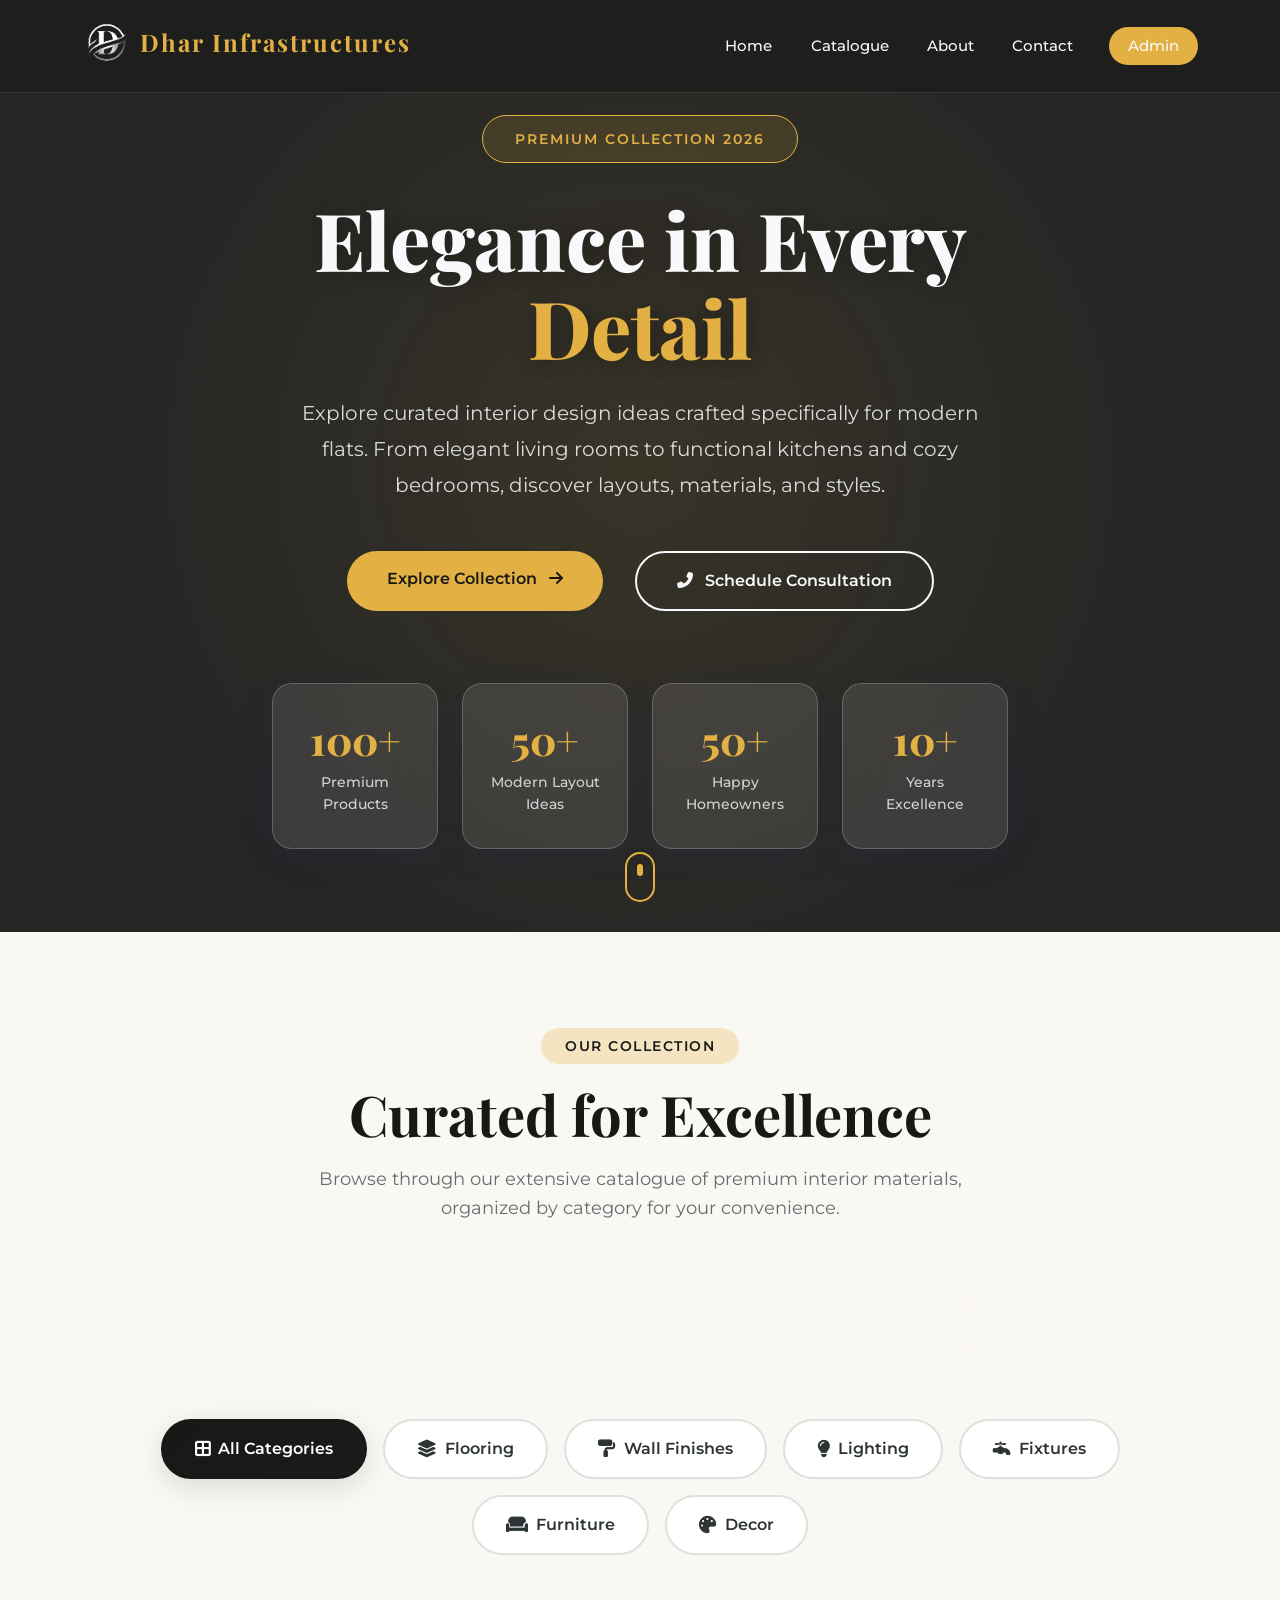
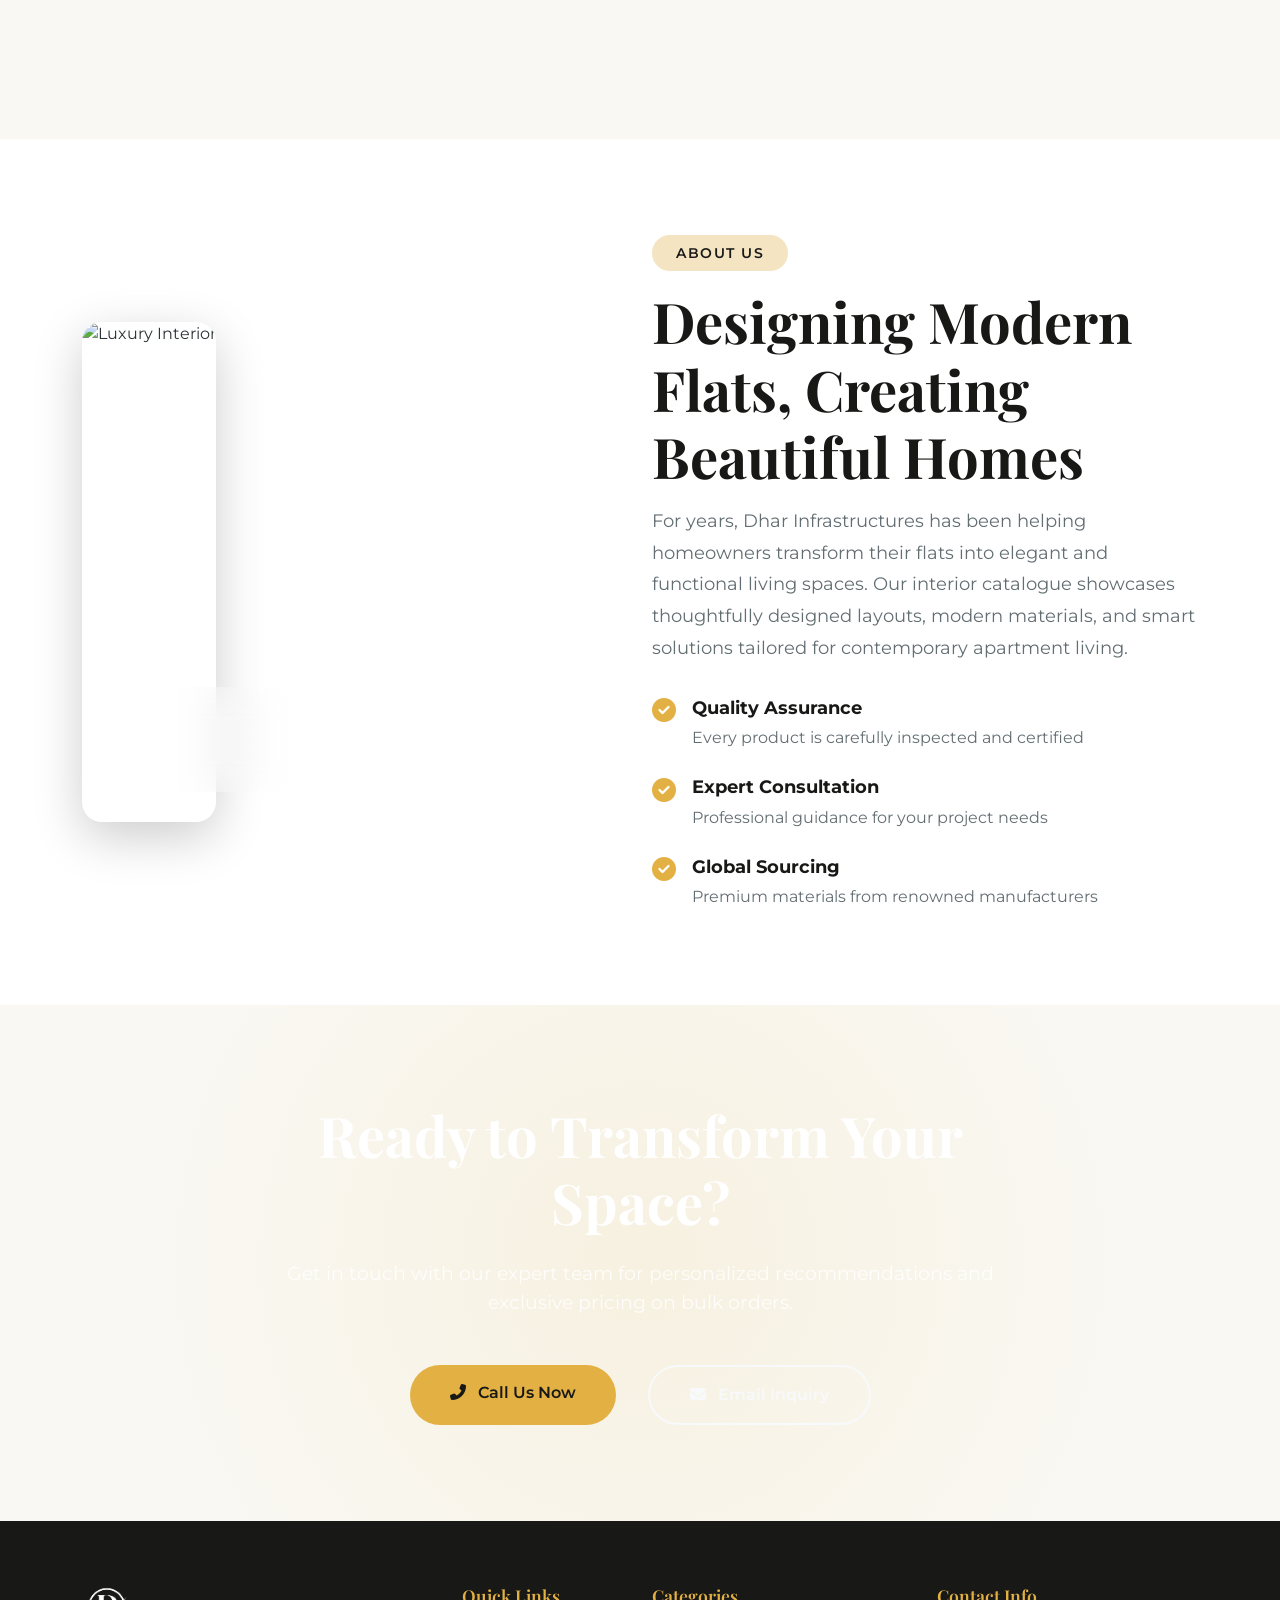
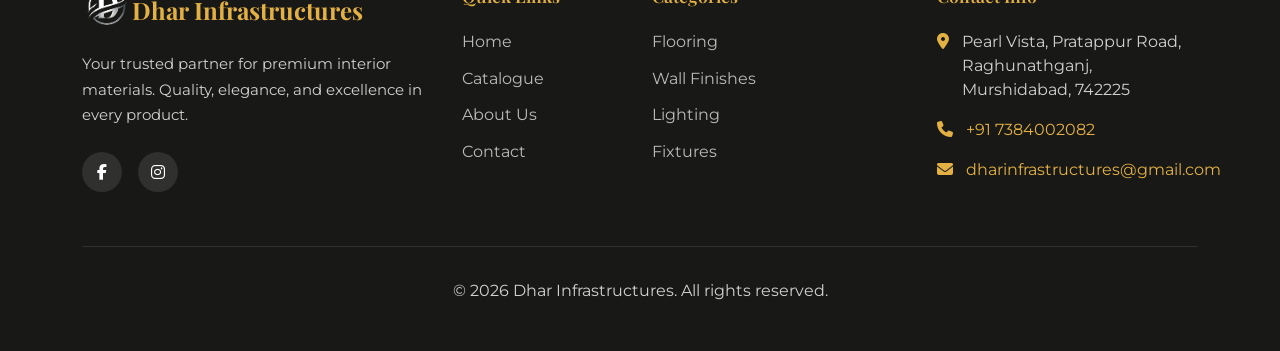
==== commit eb14f52a: "login preloader fix" ====
--- a/index.html
+++ b/index.html
@@ -1,5 +1,6 @@
 <!DOCTYPE html>
 <html lang="en">
+
 <head>
     <meta charset="UTF-8">
     <meta name="viewport" content="width=device-width, initial-scale=1.0">
@@ -7,18 +8,21 @@
     <link rel="shortcut icon" href="./images/favicon.png" type="image/x-icon">
     <!-- Bootstrap CSS -->
     <link href="https://cdn.jsdelivr.net/npm/bootstrap@5.3.2/dist/css/bootstrap.min.css" rel="stylesheet">
-    
+
     <!-- Google Fonts -->
     <link rel="preconnect" href="https://fonts.googleapis.com">
     <link rel="preconnect" href="https://fonts.gstatic.com" crossorigin>
-    <link href="https://fonts.googleapis.com/css2?family=Playfair+Display:wght@400;600;700;800&family=Montserrat:wght@300;400;500;600;700&display=swap" rel="stylesheet">
-    
+    <link
+        href="https://fonts.googleapis.com/css2?family=Playfair+Display:wght@400;600;700;800&family=Montserrat:wght@300;400;500;600;700&display=swap"
+        rel="stylesheet">
+
     <!-- Font Awesome -->
     <link rel="stylesheet" href="https://cdnjs.cloudflare.com/ajax/libs/font-awesome/6.5.1/css/all.min.css">
-    
+
     <!-- Custom CSS -->
     <link rel="stylesheet" href="./css/styles.css">
 </head>
+
 <body>
     <div id="preloader" style="
 position:fixed;
@@ -32,9 +36,9 @@
 align-items:center;
 z-index:9999;
 ">
-<div class="spinner-border text-dark" style="width:3rem;height:3rem;"></div>
-</div>
-    
+        <div class="spinner-border text-dark" style="width:3rem;height:3rem;"></div>
+    </div>
+
     <!-- Navigation -->
     <nav class="navbar navbar-expand-lg navbar-dark fixed-top glass-nav">
         <div class="container">
@@ -64,16 +68,19 @@
         <div class="container hero-content">
             <div class="row align-items-center min-vh-100">
                 <div class="col-lg-8 mx-auto text-center">
-                    <span class="hero-badge" data-aos="fade-down">Premium Collection  <script>
-        document.write(new Date().getFullYear());
-    </script></span>
+                    <span class="hero-badge" data-aos="fade-down">Premium Collection
+                        <script>
+                            document.write(new Date().getFullYear());
+                        </script>
+                    </span>
                     <h1 class="hero-title" data-aos="fade-up" data-aos-delay="200">
                         Elegance in Every
                         <span class="title-highlight">Detail</span>
                     </h1>
                     <p class="hero-subtitle" data-aos="fade-up" data-aos-delay="400">
                         Explore curated interior design ideas crafted specifically for modern flats.
-From elegant living rooms to functional kitchens and cozy bedrooms, discover layouts, materials, and styles.
+                        From elegant living rooms to functional kitchens and cozy bedrooms, discover layouts, materials,
+                        and styles.
                     </p>
                     <div class="hero-buttons" data-aos="fade-up" data-aos-delay="600">
                         <a href="#catalogue" class="btn btn-primary-elegant me-3">
@@ -85,7 +92,7 @@
                             Schedule Consultation
                         </a>
                     </div>
-                    
+
                     <!-- Floating Stats -->
                     <div class="row mt-5 pt-4 stats-row" data-aos="fade-up" data-aos-delay="800">
                         <div class="col-6 col-md-3">
@@ -116,7 +123,7 @@
                 </div>
             </div>
         </div>
-        
+
         <!-- Scroll Indicator -->
         <div class="scroll-indicator">
             <div class="mouse"></div>
@@ -131,7 +138,8 @@
                 <div class="col-lg-8 mx-auto text-center">
                     <span class="section-badge">Our Collection</span>
                     <h2 class="section-title">Curated for Excellence</h2>
-                    <p class="section-subtitle">Browse through our extensive catalogue of premium interior materials, organized by category for your convenience.</p>
+                    <p class="section-subtitle">Browse through our extensive catalogue of premium interior materials,
+                        organized by category for your convenience.</p>
                 </div>
             </div>
 
@@ -140,7 +148,8 @@
                 <div class="col-lg-8 mx-auto">
                     <div class="search-box glass-effect">
                         <i class="fas fa-search search-icon"></i>
-                        <input type="text" id="searchInput" class="form-control search-input" placeholder="Search for materials, finishes, styles...">
+                        <input type="text" id="searchInput" class="form-control search-input"
+                            placeholder="Search for materials, finishes, styles...">
                     </div>
                 </div>
             </div>
@@ -195,12 +204,12 @@
                 <!-- Materials will be dynamically inserted here -->
             </div>
             <div class="row mt-4">
-<div class="col-12 text-center">
-<nav>
-<ul class="pagination justify-content-center" id="pagination"></ul>
-</nav>
-</div>
-</div>
+                <div class="col-12 text-center">
+                    <nav>
+                        <ul class="pagination justify-content-center" id="pagination"></ul>
+                    </nav>
+                </div>
+            </div>
 
             <!-- No Results Message -->
             <div id="noResults" class="text-center py-5" style="display: none;">
@@ -217,7 +226,8 @@
             <div class="row align-items-center">
                 <div class="col-lg-6 mb-4 mb-lg-0">
                     <div class="about-image-wrapper">
-                        <img src="https://images.unsplash.com/photo-1618221195710-dd6b41faaea6?w=800" alt="Luxury Interior" class="img-fluid rounded-elegant">
+                        <img src="https://images.unsplash.com/photo-1618221195710-dd6b41faaea6?w=800"
+                            alt="Luxury Interior" class="img-fluid rounded-elegant">
                         <div class="about-badge glass-effect">
                             <i class="fas fa-award"></i>
                             <div>
@@ -230,11 +240,13 @@
                 <div class="col-lg-6">
                     <span class="section-badge">About Us</span>
                     <h2 class="section-title">Designing Modern Flats,
-Creating Beautiful Homes</h2>
+                        Creating Beautiful Homes</h2>
                     <p class="about-text">
-                       For years, Dhar Infrastructures has been helping homeowners transform their flats into elegant and functional living spaces. Our interior catalogue showcases thoughtfully designed layouts, modern materials, and smart solutions tailored for contemporary apartment living.
-<br>
-From stylish living rooms to modular kitchens and comfortable bedrooms, we bring together design inspiration and practical ideas to help you build the perfect home.
+                        For years, Dhar Infrastructures has been helping homeowners transform their flats into elegant
+                        and functional living spaces. Our interior catalogue showcases thoughtfully designed layouts,
+                        modern materials, and smart solutions tailored for contemporary apartment living.
+                        
+                    
                     </p>
                     <div class="about-features">
                         <div class="feature-item">
@@ -271,7 +283,8 @@
             <div class="row">
                 <div class="col-lg-8 mx-auto text-center">
                     <h2 class="cta-title">Ready to Transform Your Space?</h2>
-                    <p class="cta-subtitle">Get in touch with our expert team for personalized recommendations and exclusive pricing on bulk orders.</p>
+                    <p class="cta-subtitle">Get in touch with our expert team for personalized recommendations and
+                        exclusive pricing on bulk orders.</p>
                     <div class="cta-buttons">
                         <a href="tel:+917384002082" class="btn btn-primary-elegant me-3">
                             <i class="fas fa-phone-alt me-2"></i>
@@ -296,12 +309,14 @@
                         <img src="./images/logo.png" alt="" class="img-fluid" width="50px">
                         <span>Dhar Infrastructures</span>
                     </div>
-                    <p class="footer-text">Your trusted partner for premium interior materials. Quality, elegance, and excellence in every product.</p>
+                    <p class="footer-text">Your trusted partner for premium interior materials. Quality, elegance, and
+                        excellence in every product.</p>
                     <div class="social-links">
                         <a href="https://www.facebook.com/share/1cMQET3s6H/"><i class="fab fa-facebook-f"></i></a>
-                        <a href="https://www.instagram.com/dharinfrastructures?igsh=d3Riczcyc29va2Ey"><i class="fab fa-instagram"></i></a>
+                        <a href="https://www.instagram.com/dharinfrastructures?igsh=d3Riczcyc29va2Ey"><i
+                                class="fab fa-instagram"></i></a>
                         <!-- <a href="#"><i class="fab fa-twitter"></i></a> -->
-                        
+
                     </div>
                 </div>
                 <div class="col-lg-2 col-6 mb-4 mb-lg-0">
@@ -325,16 +340,20 @@
                 <div class="col-lg-3">
                     <h5 class="footer-title">Contact Info</h5>
                     <ul class="footer-contact">
-                        <li><i class="fas fa-map-marker-alt"></i> Pearl Vista, Pratappur Road, Raghunathganj, Murshidabad, 742225</li>
+                        <li><i class="fas fa-map-marker-alt"></i> Pearl Vista, Pratappur Road, Raghunathganj,
+                            Murshidabad, 742225</li>
                         <li><i class="fas fa-phone"></i><a href="tel:+917384002082">+91 7384002082</a></li>
-                        <li><i class="fas fa-envelope"></i> <a href="mailto:dharinfrastructures@gmail.com">dharinfrastructures@gmail.com</a></li>
+                        <li><i class="fas fa-envelope"></i> <a
+                                href="mailto:dharinfrastructures@gmail.com">dharinfrastructures@gmail.com</a></li>
                     </ul>
                 </div>
             </div>
             <div class="footer-bottom">
-                <p>&copy; <script>
-        document.write(new Date().getFullYear());
-    </script> Dhar Infrastructures. All rights reserved.</p>
+                <p>&copy;
+                    <script>
+                        document.write(new Date().getFullYear());
+                    </script> Dhar Infrastructures. All rights reserved.
+                </p>
             </div>
         </div>
     </footer>
@@ -346,9 +365,10 @@
 
     <!-- Bootstrap JS -->
     <script src="https://cdn.jsdelivr.net/npm/bootstrap@5.3.2/dist/js/bootstrap.bundle.min.js"></script>
-    
+
     <!-- Custom JS -->
-     <script src="./js/api.js"></script>
+    <script src="./js/api.js"></script>
     <script src="./js/script.js"></script>
 </body>
-</html>
+
+</html>
--- a/css/styles.css
+++ b/css/styles.css
@@ -921,6 +921,10 @@
     background-size: cover;
     background-color: rgba(255,255,255,0.6);
   background-blend-mode: lighten;
+}
+.about-image-wrapper img{
+    min-height: 500px;
+    object-fit: cover;
 }
 /* ===================================
    RESPONSIVE DESIGN
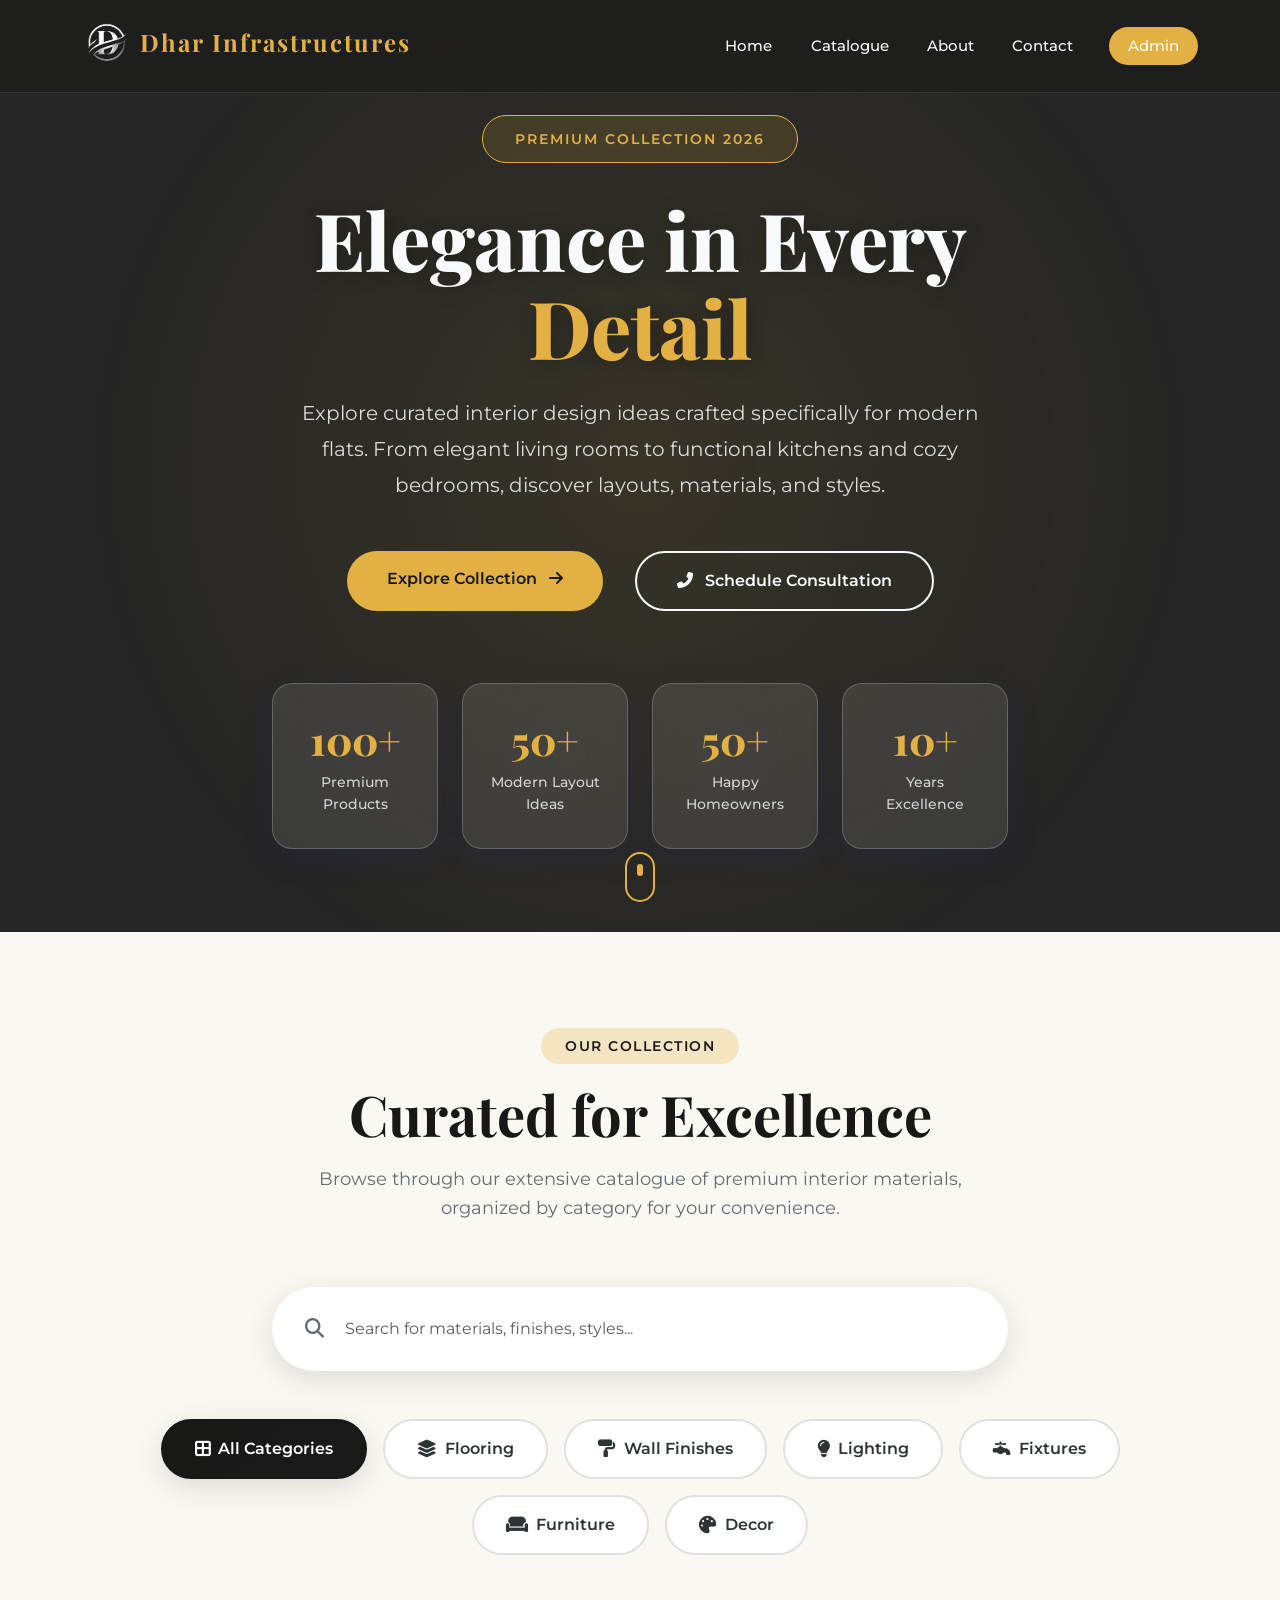
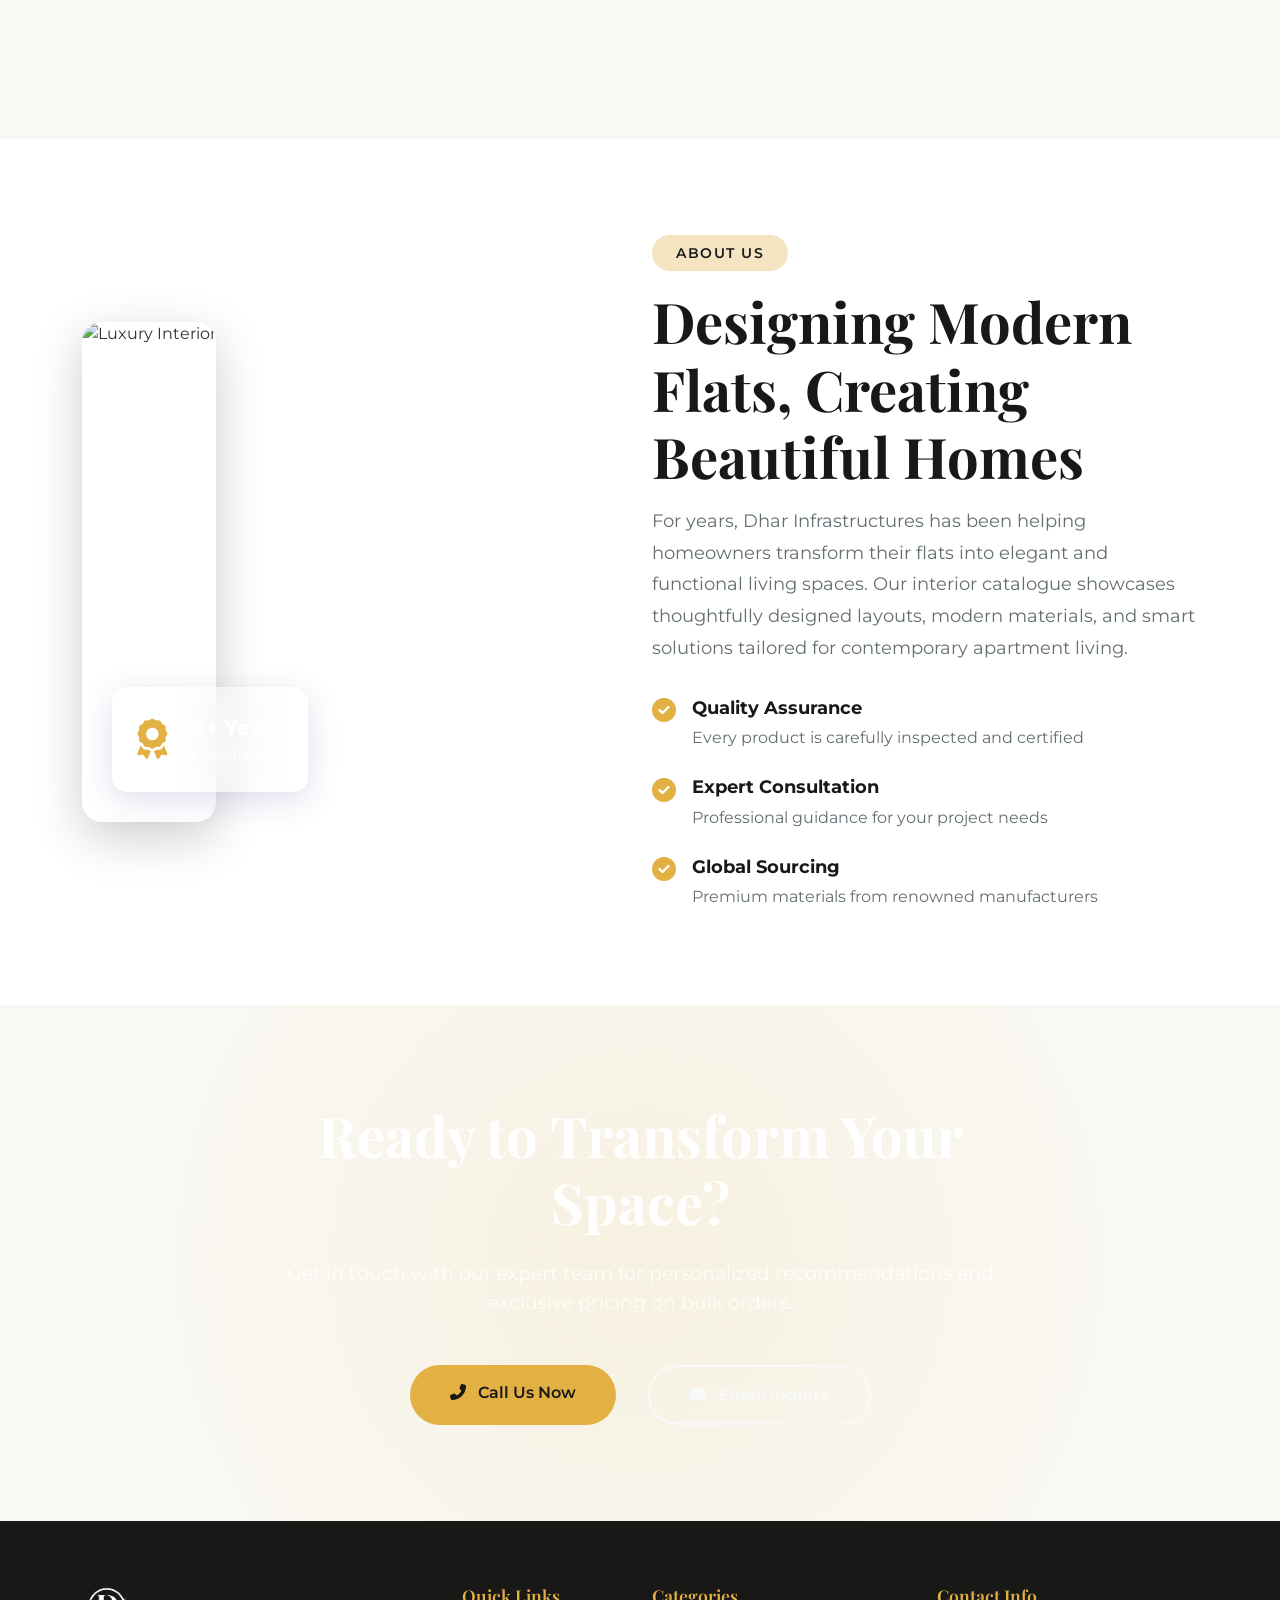
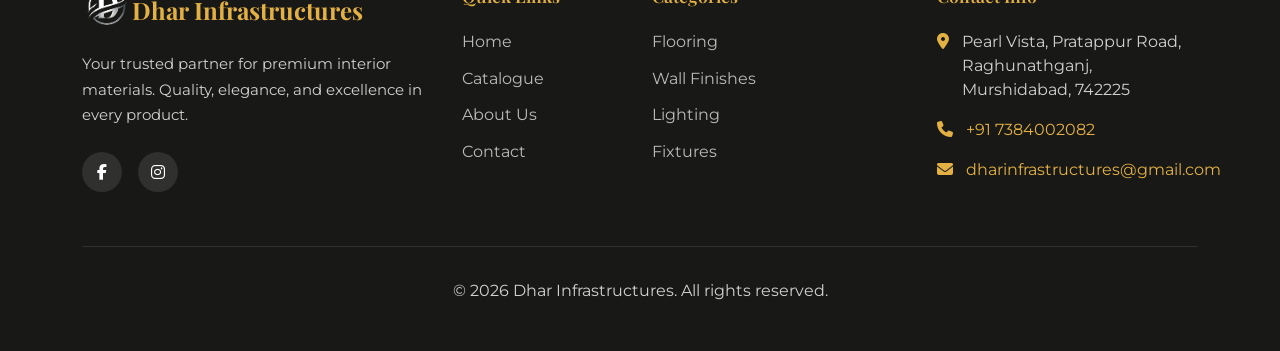
==== commit 62743c6a: "login preloader fix" ====
--- a/index.html
+++ b/index.html
@@ -55,7 +55,7 @@
                     <li class="nav-item"><a class="nav-link" href="#catalogue">Catalogue</a></li>
                     <li class="nav-item"><a class="nav-link" href="#about">About</a></li>
                     <li class="nav-item"><a class="nav-link" href="#contact">Contact</a></li>
-                    <li class="nav-item"><a class="nav-link btn-quote" href="login.html">Admin</a></li>
+                    <li class="nav-item"><a class="nav-link btn-quote" href="login.html" target="_blank">Admin</a></li>
                 </ul>
             </div>
         </div>
@@ -312,8 +312,8 @@
                     <p class="footer-text">Your trusted partner for premium interior materials. Quality, elegance, and
                         excellence in every product.</p>
                     <div class="social-links">
-                        <a href="https://www.facebook.com/share/1cMQET3s6H/"><i class="fab fa-facebook-f"></i></a>
-                        <a href="https://www.instagram.com/dharinfrastructures?igsh=d3Riczcyc29va2Ey"><i
+                        <a href="https://www.facebook.com/share/1cMQET3s6H/" target="_blank" rel="noopener noreferrer"><i class="fab fa-facebook-f"></i></a>
+                        <a href="https://www.instagram.com/dharinfrastructures?igsh=d3Riczcyc29va2Ey" target="_blank" rel="noopener noreferrer"><i
                                 class="fab fa-instagram"></i></a>
                         <!-- <a href="#"><i class="fab fa-twitter"></i></a> -->
 
